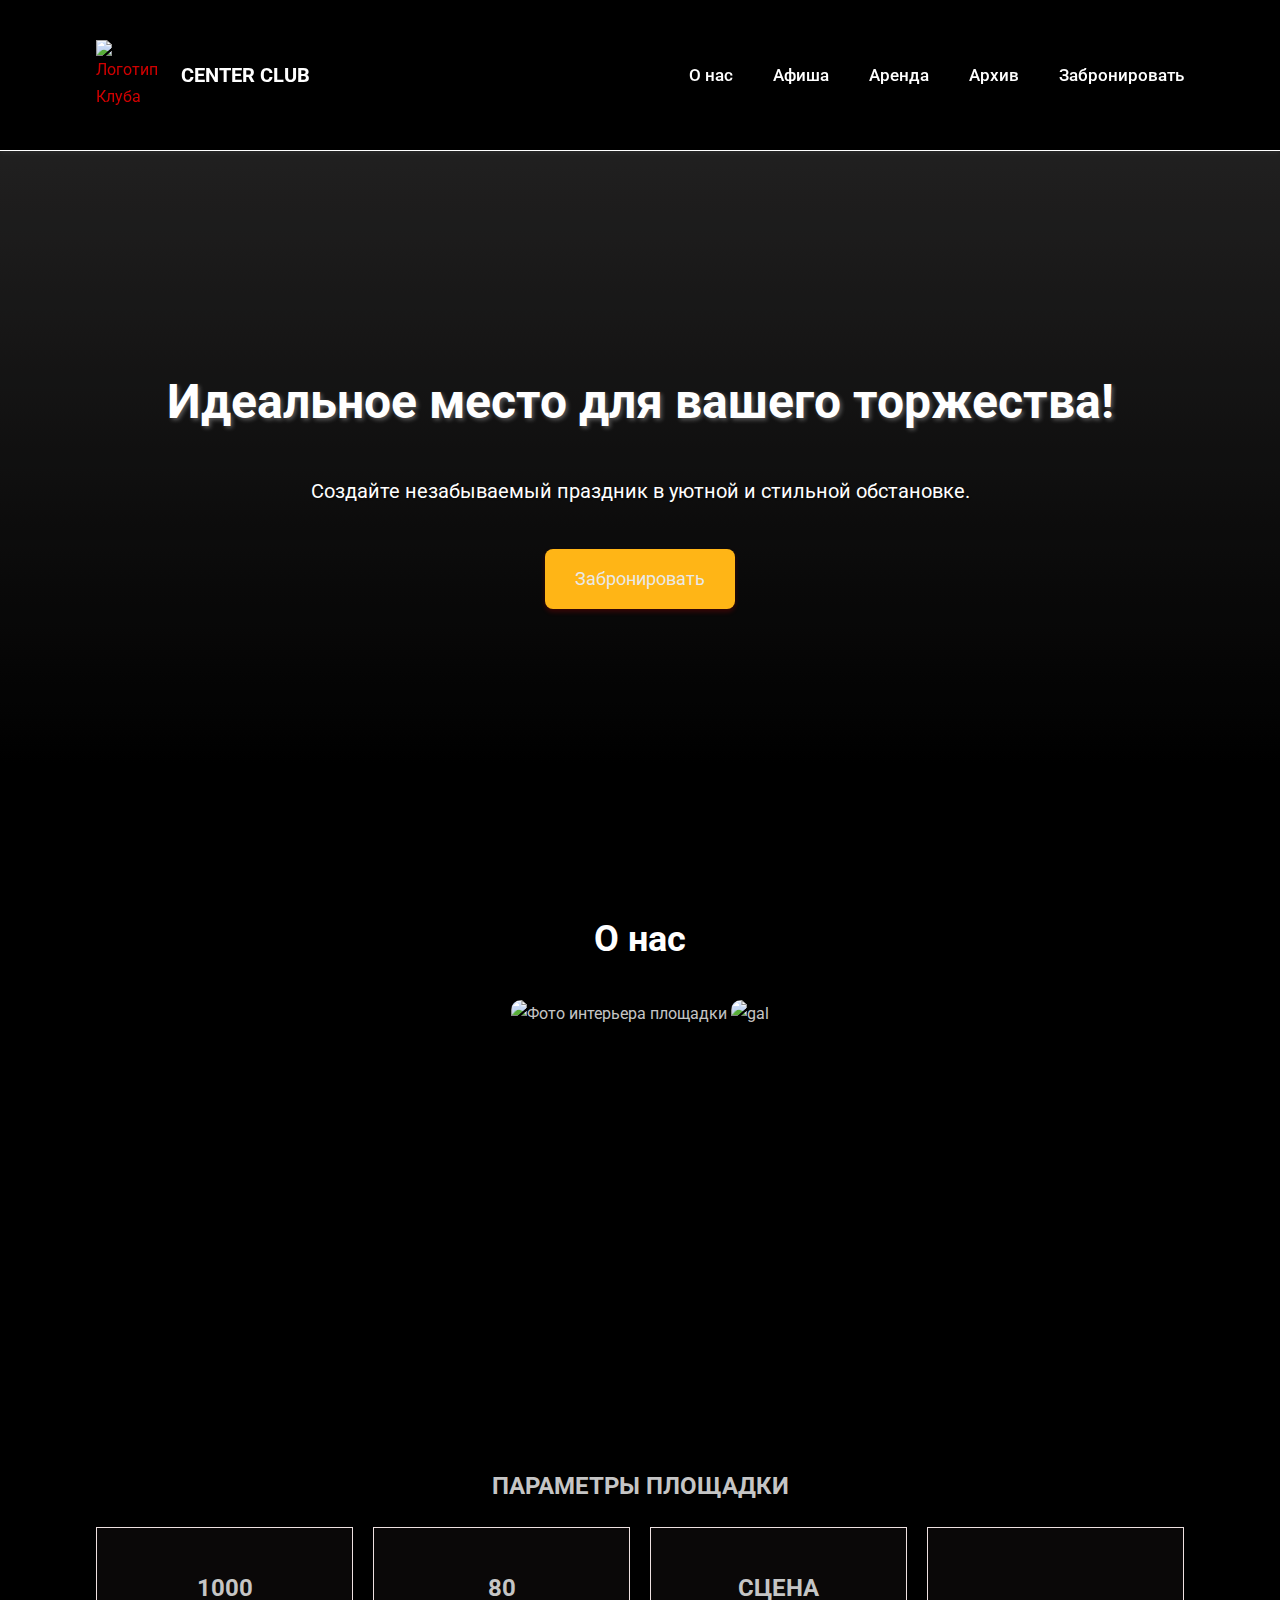
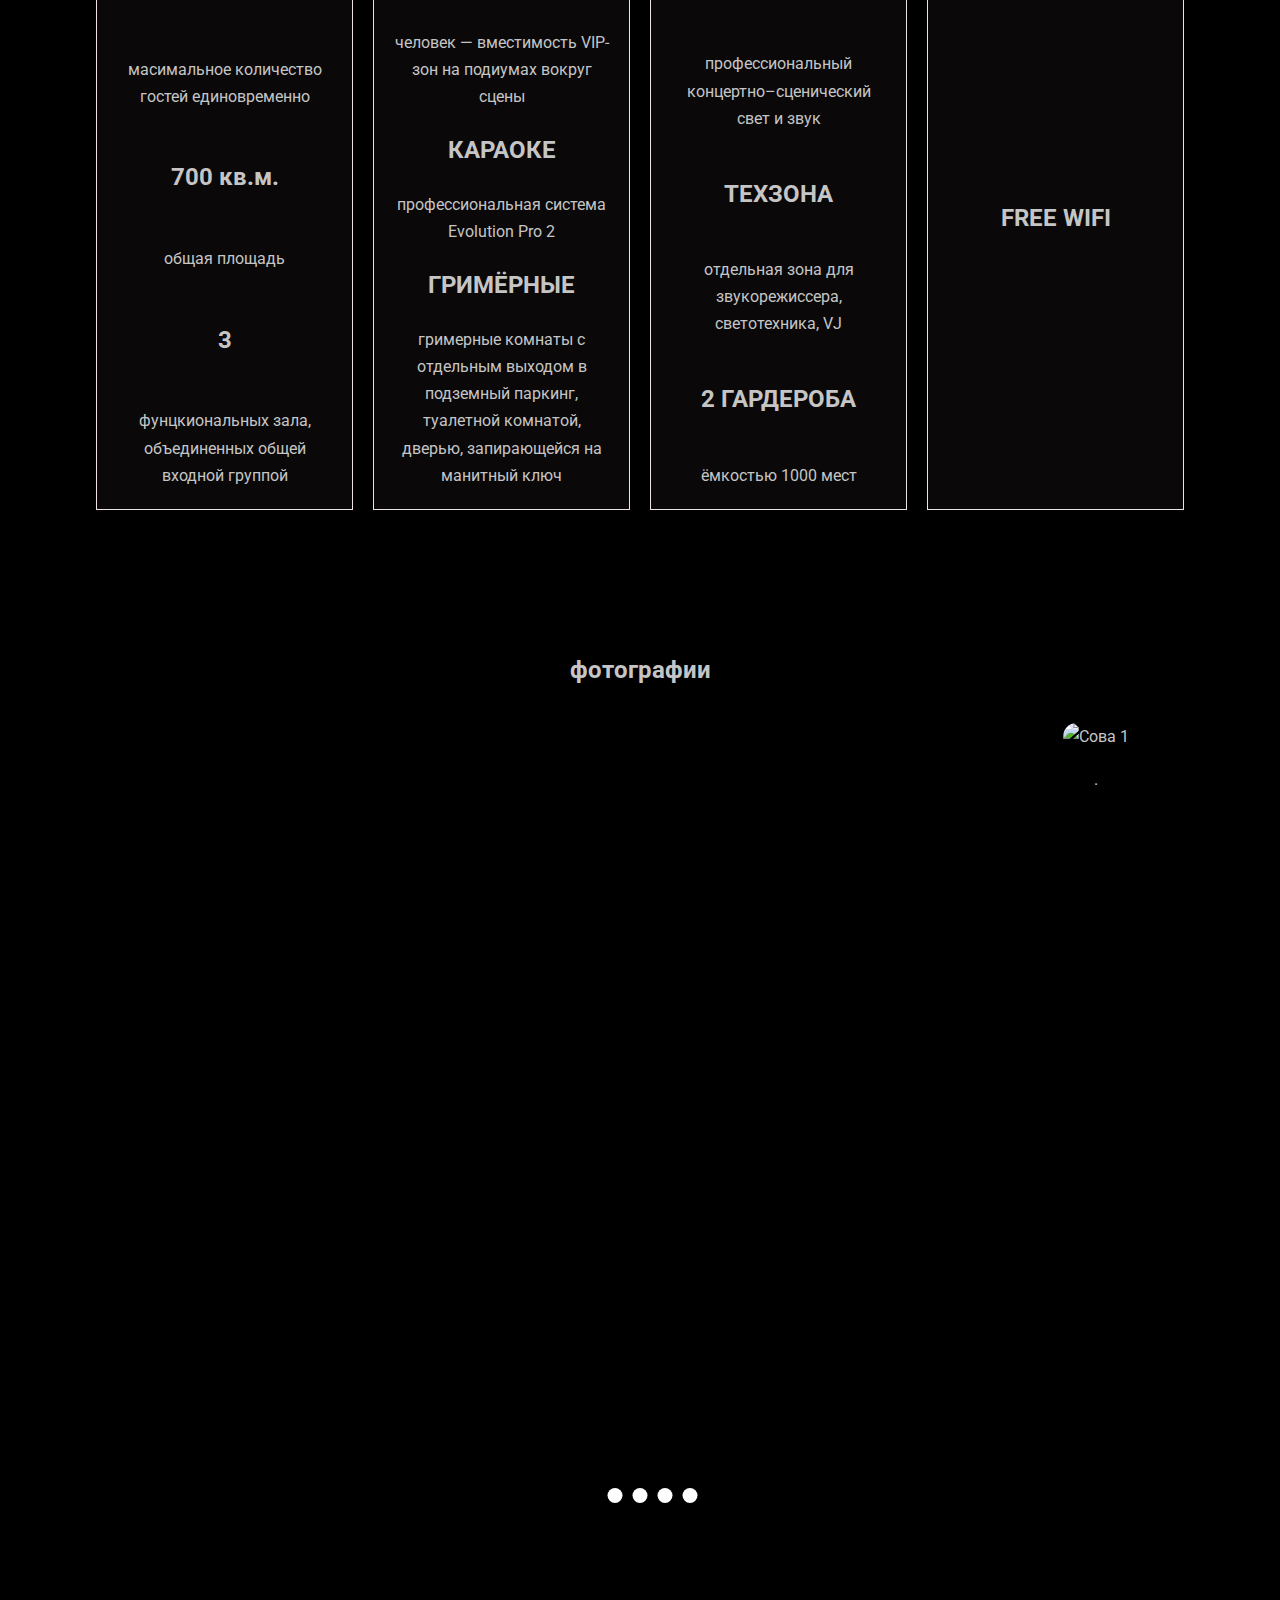
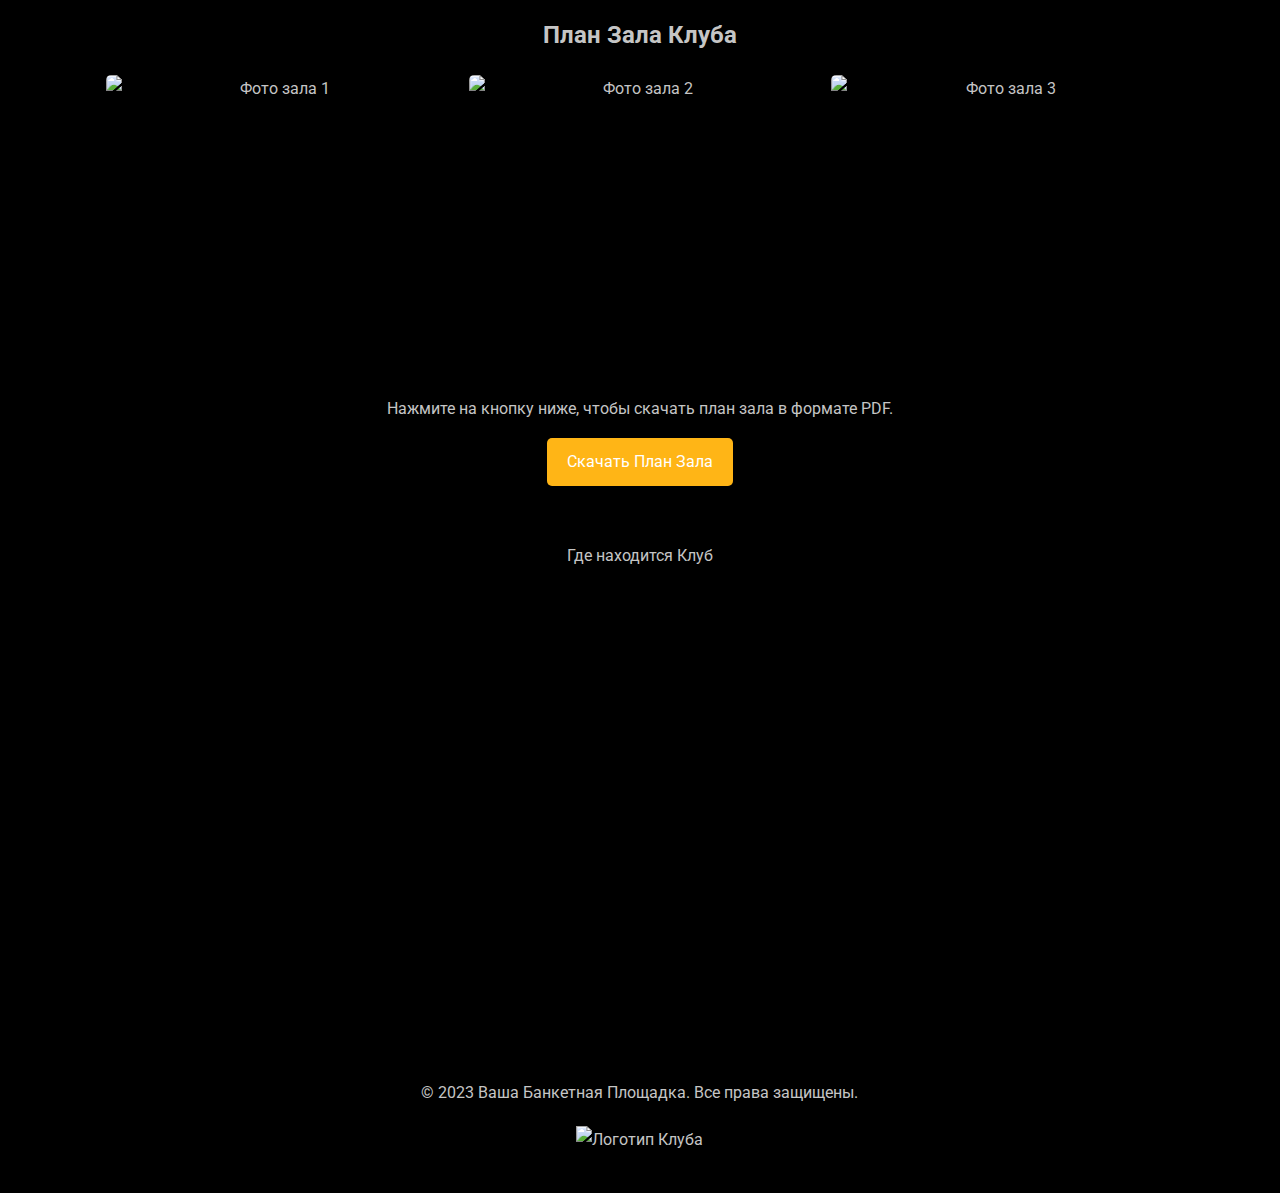
==== index.html @ e3465aff "Add files via upload" ====
<!DOCTYPE html>
<html lang="ru">
<head>
    <meta charset="UTF-8">
    <meta name="viewport" content="width=device-width, initial-scale=1.0">
    <title>Ваша Банкетная Площадка - Идеальное место для вашего торжества!</title>
    <meta name="description" content="Забронируйте идеальную банкетную площадку для свадьбы, юбилея, корпоратива и других мероприятий.">
    <link rel="stylesheet" href="style.css"> 
    <link rel="preconnect" href="https://fonts.googleapis.com">
    <link rel="preconnect" href="https://fonts.gstatic.com" crossorigin>
    <link href="https://fonts.googleapis.com/css2?family=Roboto:wght@400;700&display=swap" rel="stylesheet">
</head>
<body>
    <header>
        <div class="container">
                <div class="logo-and-title">
                    <img src="C:\Users\osaul\Videos\OneDrive\Изображения\Снимки экрана\Снимок экрана 2025-02-18 183048.png" alt="Логотип Клуба" class="logo"width="100" height="100">
                    <span class="club-name">CENTER CLUB</span>
                  </div>
            
            <nav> 
                <ul>
                    <li><a href="index.html">О нас</a></li>
                    <li><a href="afeha.html">Афиша</a></li>
                    <li><a href="arenda.html">Аренда</a></li>
                    <li><a href="arxih.html">Архив</a></li>
                    <li><a href="contact.html">Забронировать</a></li>
                </ul>
            </nav>
        </div>
    
    </header>

    <section id="hero">
        <div class="container">
            <h2>Идеальное место для вашего торжества!</h2>
            <p>Создайте незабываемый праздник в уютной и стильной обстановке.</p>
            <a href="contact.html" class="button">Забронировать</a>
        </div>
    </section>
    <section id="about">
        <div class="container">
            <h2>О нас</h2>
    <div class="image-container">
        <img src="C:\Users\osaul\Videos\OneDrive\Рабочий стол\клуб\фотки\Снимок экрана 2025-02-19 174258.png" alt="Фото интерьера площадки"width="100" height="100">
        <div class="text-overlay">
          
        </div>
      </div>
      <div class="image-containere">
        <img src="C:\Users\osaul\Videos\OneDrive\Рабочий стол\клуб\фотки\Снимок экрана 2025-02-19 173945.png" alt="gal"width="1110" height="3300">
        <div class="text-overlay">
          
        </div>
      </div>
    </section>
      <section id="services">
        <div class="container">
          <h2>ПАРАМЕТРЫ ПЛОЩАДКИ</h2>
          
      <div class="columns-container">
        <div class="column">
            <div class="row"><h2>1000</h2></div>
          <div class="row"> масимальное количество гостей единовременно</div>
          <div class="row"><h2>700 кв.м.</h2></div>
          <div class="row"> общая площадь</div>
          <div class="row"><h2>3</h2></div>
          <div class="row"> фунцкиональных зала, объединенных общей входной группой</div>
        </div>
        <div class="column">
            <div class="row"><h2>80</h2></div> 
          <div class="row">человек — вместимость VIP-зон на подиумах вокруг сцены</div>
          <div class="row"><h2>КАРАОКЕ</h2></div>
          <div class="row"> профессиональная система Evolution Pro 2</div>
          <div class="row"><h2>ГРИМЁРНЫЕ</h2> </div>
          <div class="row">гримерные комнаты с отдельным выходом в подземный паркинг, туалетной комнатой, дверью, запирающейся на манитный ключ</div>
        </div>
        <div class="column">
            <div class="row"><h2>СЦЕНА</h2></div>
          <div class="row">профессиональный концертно–сценический свет и звук</div>
          <div class="row"><h2>ТЕХЗОНА</h2></div>
          <div class="row"> отдельная зона для звукорежиссера, светотехника, VJ</div>
          <div class="row"><h2>2 ГАРДЕРОБА</h2></div>
          <div class="row"> ёмкостью 1000 мест</div>
        </div>

        <div class="column">
          <div class="row"></div>
          <div class="row"><h2>FREE WIFI</h2></div>
          <div class="row"></div>
        </div>
      </section>
      
        <section id="sova-day">
            <div class="container">
                <h2>фотографии</h2> 
          
          
          <div class="sova-container">
  
              <input type="radio" id="slide1" name="slider" checked>
              <input type="radio" id="slide2" name="slider">
              <input type="radio" id="slide3" name="slider">
              <input type="radio" id="slide4" name="slider">
              <input type="radio" id="slide5" name="slider">
  
              <div class="sova-images">
                  <div class="slide">
                      <img src="C:\Users\osaul\Videos\OneDrive\Рабочий стол\клуб\фотки\Снимок экрана 2025-02-26 204540.png" alt="Сова 1">
                      <div class="fact-text">
                      <p><strong></strong> .</p>
                      </div>
                  </div>
                  <div class="slide">
                      <img src="https://ucare.timepad.ru/f9c5fad3-2d31-4510-a3fd-3020d84dae35/-/preview/" alt="Сова 2">
                      <div class="fact-text">
                      <p><strong></strong> </p>
                      </div>
                  </div>
                  <div class="slide">
                      <img src="https://arispro.ru/images/detailed/12/aris_centr_14.jpg" alt="Сова 3">
                      <div class="fact-text">
                      <p><strong></strong> .</p>
                      </div>
                  </div>
                  <div class="slide">
                      <img src="https://static.tildacdn.com/tild6464-6135-4462-b836-656135636233/06_03_2020_CENTR__65.jpg" alt="Сова 4">
                      <div class="fact-text">
                      <p><strong></strong> .</p>
                      </div>
                  </div>
                  <div class="slide">
                      <img src="https://i.wfolio.com/x/Sjpgrm2v20FR6Cth5viRkzL_0dyRc0yk/9ZAr53SKb35Qfl1d5e6G5AqIciSqSaBm/2WCvUIqnhgD1PfUUqXZFQXE-lzz79WUI/zTJ-tXEGr-U49Gce-DYnJw4JJ7s17Xq9.jpg" alt="Сова 5">
                      <div class="fact-text">
                      <p><strong></strong> </p>
                      </div>
                  </div>
              </div>
              <div class="controls">
                  <label for="slide1" class="control-button"></label>
                  <label for="slide2" class="control-button"></label>
                  <label for="slide3" class="control-button"></label>
                  <label for="slide4" class="control-button"></label>
                  <label for="slide5" class="control-button"></label>
              </div>
          </div>
      </section>
      </div>
     <section id="план">
    <style>
 
    .download-button {
        display: inline-block;
        padding: 10px 20px;
        background-color: #ffb516;
        color: #fff;
        text-decoration: none;
        border-radius: 5px;
        transition: background-color 0.3s ease;
    }

    .download-button:hover {
        background-color: #000000;
    }
    
    .image-gallery {
            display: flex;
            justify-content: center;
            margin-bottom: 20px;
        }

        .image-gallery img {
            width: 400px;
            height: 300px;
            object-fit: cover;
            border-radius: 5px;
            margin: 0 10px;
            box-shadow: 0 0 5px rgba(0, 0, 0, 0.2);
        }
</style>


<body>
<div class="container">
    <h2>План Зала Клуба</h2>
    <div class="image-gallery">
        <img src="C:\Users\osaul\Videos\OneDrive\Рабочий стол\клуб\фотки\Снимок экрана 2025-02-26 003140.png" alt="Фото зала 1">
        <img src="C:\Users\osaul\Videos\OneDrive\Рабочий стол\клуб\фотки\Снимок экрана 2025-02-26 003207.png" alt="Фото зала 2">
        <img src="C:\Users\osaul\Videos\OneDrive\Рабочий стол\клуб\фотки\Снимок экрана 2025-02-26 003240.png" alt="Фото зала 3">
    </div>
    <p>Нажмите на кнопку ниже, чтобы скачать план зала в формате PDF.</p>
    <a href="https://drive.google.com/drive/folders/1sZgeqFdrO61ITdzxx_n_c-flcqhqIvL8?usp=drive_link" download="https://drive.google.com/drive/folders/1sZgeqFdrO61ITdzxx_n_c-flcqhqIvL8?usp=drive_link" class="download-button">Скачать План Зала</a>
</div>
</body>
</section>      
        

         
 <footer>         
 
    <section id="подвал">
        <div class="container">
            <p> Где находится Клуб</p>
        <div style="text-align: center;">
            <iframe src="https://www.google.com/maps/embed?pb=!1m18!1m12!1m3!1d648.7371020578423!2d60.591791170728975!3d56.844523339962564!2m3!1f0!2f0!3f0!3m2!1i1024!2i768!4f13.1!3m3!1m2!1s0x43c16e673adc9d63%3A0xa3ff630f5a424fa6!2sCenter%20Club!5e0!3m2!1sru!2sru!4v1740583747399!5m2!1sru!2sru" width="600" height="450" style="border:0;" allowfullscreen="" loading="lazy" referrerpolicy="no-referrer-when-downgrade"></iframe>
          </div>
           
      <div class="container">
            <p>&copy; 2023 Ваша Банкетная Площадка. Все права защищены.</p>
           <div class="footer-logo">
        <img src="C:\Users\osaul\Videos\OneDrive\Рабочий стол\клуб\фотки\Снимок экрана 2025-02-26 005507.png" alt="Логотип Клуба">
      </div>
        </div>
        
    
   </section>
</footer>

</body>
</html>
---- style.css ----
/* Общие стили */
body {
    font-family: 'Roboto', sans-serif;
    margin: 0;
    padding: 0;
    background-color: #000000; /* Более светлый фон */
    color: #c5c5c5; /* Более мягкий цвет текста */
    line-height: 1.7;
    -webkit-font-smoothing: antialiased; /* Сглаживание шрифтов */
}

.container {
    width: 85%; /* Немного шире контейнер */
    margin: auto;
    overflow: hidden;
    padding: 20px 0;
}

/* Стили для шапки */
.logo-and-title {
    display: flex;          /* Используем flexbox для выравнивания */
    align-items: center;    /* Выравниваем элементы по вертикали */
  }
  
  .logo {
    width: 70px;           /* Задаем ширину логотипа */
    height: auto;          /*  Сохраняем пропорции */
    margin-right: 15px;    /* Добавляем небольшой отступ справа от логотипа */
  }
  
  .club-name {
    font-size: 20px;       /* Задаем размер шрифта для названия */
    font-weight: bold;     /* Делаем название жирным (опционально) */
    color: #ffffff;           /* Задаем цвет текста (опционально) */
  }
header {
    background: #000000; /* черный фон */
    color: #d10000;
    padding: 20px 0;
    border-bottom: 1px solid #ffffff; /* Тонкая линия */
    box-shadow: 0 2px 5px rgba(255, 254, 254, 0.05); /* Легкая тень */
    position: sticky; /* Фиксированная шапка */
    top: 0;
    z-index: 100; /* Чтобы перекрывала контент при прокрутке */
}

header .container {
    display: flex;
    justify-content: space-between;
    align-items: center;
}


header nav ul {
    margin: 0;
    padding: 0;
    list-style: none;
    display: flex; /* В строку элементы меню */
}

header nav li {
    margin-left: 40px; /* Больше отступ между пунктами */
}

header nav a {
    color: #ffffff;
    text-decoration: none;
    font-size: 17px;
    font-weight: 500;
    transition: color 0.3s ease; /* Плавный переход цвета */
}

header nav a:hover {
    color: #555555; /* Яркий цвет при наведении */
}

/* Стили для секции Hero */
#hero {
    background-image: linear-gradient(rgba(102, 100, 100, 0.4), rgba(0, 0, 0, 0.4)), url('C:\Users\osaul\Videos\OneDrive\Изображения\Снимки экрана\Снимок экрана 2025-02-18 183048.png'); /* Замените на свою картинку */
    background-size: cover;
    background-position: center;
    color: #ffffff;
    text-align: center;
    padding: 150px 0;
    position: relative; /* Для псевдоэлемента ::before */
}

/* Псевдоэлемент для затемнения */
#hero::before {
    content: "";
    position: absolute;
    top: 0;
    left: 0;
    width: 100%;
    height: 100%;
    background-color: rgba(0, 0, 0, 0.2); /* Дополнительное затемнение */
    z-index: 0; /* Под текстом */
}

#hero .container {
    position: relative;
    z-index: 1; /* Над затемнением */
}

#hero h2 {
    font-size: 48px; /* Очень крупный заголовок */
    margin-bottom: 30px;
    font-weight: 700;
    text-shadow: 2px 2px 4px rgba(255, 255, 255, 0.3); /* Тень для текста */
}

#hero p {
    font-size: 20px;
    line-height: 1.8;
    max-width: 700px;
    margin: auto;
    text-shadow: 1px 1px 2px rgba(0, 0, 0, 0.3);
}

#hero .button {
    background-color: #ffb516;
    color: #e9e9e9;
    padding: 15px 30px;
    text-decoration: none;
    font-size: 18px;
    border-radius: 8px; /* Более скругленные углы */
    margin-top: 40px;
    display: inline-block;
    transition: background-color 0.3s ease;
    box-shadow: 0 3px 5px rgba(255, 0, 0, 0.2); /* Тень для кнопки */
}

#hero .button:hover {
    background-color: #000000;
}

/* Стили для секции "О нас" */
.image-container {
    position: relative; /* Создать контекст позиционирования */
    display: inline-block; /* Или block, в зависимости от нужного поведения */
  }
  
  .image-container img {
    display: block;
  width: 145%;
  height: 100%;
  object-fit: contain; /* Или contain */
  }
  image-container {
    position: relative; /* Создать контекст позиционирования */
    display: inline-block; /* Или block, в зависимости от нужного поведения */
  }
  
  .image-containere img {
    display: block;
  width: 100%;
  height: 100%;
  object-fit: contain; /* Или contain */
  }
  .image-containere {
    position: relative; /* Создать контекст позиционирования */
    display: inline-block; /* Или block, в зависимости от нужного поведения */
  }
  
  .text-overlay {
    position: absolute; /* Абсолютное позиционирование */
    top: 50%;
    left: 50%;
    transform: translate(-15%, -20%); /* Центрировать текст */
    
    color: white;
    padding: 20px;
    text-align: center;
    width: 80%;
    box-sizing: border-box; /* Чтобы padding не увеличивал ширину */
  }
#about {
    padding: 80px 0;
    text-align: center;
}

#about h2 {
    font-size: 36px;
    margin-bottom: 30px;
    color: #ffffff;
}

#about img {
    width: 100%; /* Больше картинка */
    margin-bottom: 30px;
    border-radius: 10px; /* Скругленные углы */
    box-shadow: 0 5px 10px rgba(0, 0, 0, 0.5); /* Тень */
}

#about p {
    font-size: 18px;
    line-height: 1.8;
    max-width: 800px;
    margin: auto;
    color: #666;
}

.columns-container {
    display: grid;
    grid-template-columns: repeat(4, 1fr); /* 4 столбца равной ширины */
    grid-template-rows: auto; /* Автоматическая высота строк */
    gap: 20px; /* Расстояние между столбцами и строками */
  }
  
  .column {
    display: flex;       /* Для выравнивания строк */
    flex-direction: column; /* Вертикальное расположение */
    justify-content: space-between; /* Равномерное распределение строк */
    padding: 20px;
    background-color: #0a0808;
    border: 1px solid #eee1e1;
    box-sizing: border-box;
  }
  
  /*22222222222*/
  
    #sova-day{
  .sova-container {
    position: relative;
    overflow: hidden;
    margin: 2rem auto;
    max-width: 1500px;
}
.container {
    text-align: center;
  }
.sova-images {
    position: relative;
    width: 2000px;
    height: 800px;
}

.slide {
    position: absolute;
    top: 0;
    left: 0;
    width: 100%;
    height: 100%;
    opacity: 0;
    transition: opacity 0.5s ease-in-out;
    text-align: center;
}

.slide img {
    width: 100%;
    height: 100%;
    object-fit: cover;
    border-radius: 15px;
    box-shadow: 0 4px 15px rgba(0,0,0,0.2);
}

.controls {
    position: absolute;
    bottom: 20px;
    left: 50%;
    transform: translateX(-50%);
    display: flex;
    gap: 10px;
}

.control-button {
    display: block;
    width: 15px;
    height: 15px;
    border-radius: 50%;
    background: #fff;
    cursor: pointer;
    transition: background 0.3s;
}

input[type="radio"] {
    display: none;
}

#slide1:checked ~ .sova-images .slide:nth-child(1),
#slide2:checked ~ .sova-images .slide:nth-child(2),
#slide3:checked ~ .sova-images .slide:nth-child(3),
#slide4:checked ~ .sova-images .slide:nth-child(4),
#slide5:checked ~ .sova-images .slide:nth-child(5) {
    opacity: 1;
}
#slide1:checked ~ .controls .control-button:nth-child(1),
#slide2:checked ~ .controls .control-button:nth-child(2),
#slide3:checked ~ .controls .control-button:nth-child(3),
#slide4:checked ~ .controls .control-button:nth-child(4),
#slide5:checked ~ .controls .control-button:nth-child(5) {
    background: #000000;
}
}
 /* 222222222*/
  
  .row {
    text-align: center; /*  Центрировать текст в строке */
  }

/* Стили для секции "Галерея" */
#gallery {
    background-color: #000000;
    padding: 80px 0;
}

#gallery h2 {
    font-size: 36px;
    margin-bottom: 40px;
    text-align: center;
    color: #ffffff;
}

.gallery-grid {
    display: grid;
    grid-template-columns: repeat(auto-fit, minmax(350px, 1fr)); /* Адаптивные колонки */
    gap: 30px;
    padding: 0 20px;
}

.gallery-grid img {
    width: 100%;
    height: auto;
    border-radius: 10px;
    box-shadow: 0 5px 10px rgba(0, 0, 0, 0.1);
    transition: transform 0.3s ease; /* Плавное увеличение */
}

.gallery-grid img:hover {
    transform: scale(1.05); /* Увеличение при наведении */
}

/* Стили для секции "Услуги" */
#services {
    padding: 80px 0;
    background-color: #000000;
    
    

#services h2 {
    font-size: 36px;
    margin-bottom: 50px;
    text-align: center;
    color: #ffffff;
}
.container {
        text-align: center;
    }
.services-grid {
    display: grid;
    grid-template-columns: repeat(auto-fit, minmax(350px, 1fr));
    gap: 30px;
    padding: 0 20px;
}

.service {
    text-align: center;
    padding: 40px;
    background-color: #000000;
    border-radius: 10px;
    box-shadow: 0 5px 10px rgba(0, 0, 0, 0.1);
    transition: transform 0.3s ease;
}

.service:hover {
    transform: translateY(-5px); /* Поднятие при наведении */
}

.service img {
    width: 100px;
    margin-bottom: 20px;
}

.service h3 {
    font-size: 22px;
    margin-bottom: 15px;
    color: #ffffff;
}

.service p {
    font-size: 16px;
    line-height: 1.7;
    color: #666;
}
}
#план
{
    .container {
        text-align: center;   
}
#services h2 {
    font-size: 36px;
    margin-bottom: 550px;
    text-align: center;
    color: #ffffff;}
}

/* Стили для подвала */
#подвал
{
 .footer-logo {
    text-align: center; /* Центрирование по горизонтали */
    margin-top: 20px; /*  Отступ сверху, если нужно */
  }
  
  .footer-logo img {
    width: 100px; /*  Размер логотипа */
    height: auto;
  }   
  .container {
    text-align: center;
  }

footer {
    background: #000000;
    color: #0e0202;
    text-align: center;
    padding: 30px 0;
    font-size: 14px;
}

}
/* Media Queries для адаптивности */
@media (max-width: 768px) {
    .container {
        width: 95%;
    }
    header .container {
        flex-direction: column;
        text-align: center;
    }
    header nav {
        margin-top: 20px;
    }
    header nav li {
        display: block;
        padding: 10px 0;
        margin-left: 0;
    }

    #hero {
        padding: 100px 0;
    }

    #hero h2 {
        font-size: 36px;
    }

    #hero p {
        font-size: 18px;
    }

    #about img {
        width: 100%;
    }

    .services-grid,
    .gallery-grid {
        grid-template-columns: 1fr;
    }

    .services-grid .service {
        padding: 30px;
    }

     .menu-items {
        flex-direction: column;
        align-items: center;
    }

    .menu-item {
        width: 80%;
        text-align: center;
        margin-bottom: 20px;
    }

    .menu-item ul {
        text-align: left;
    }

    .gallery-grid img {
        margin-bottom: 20px;
    }

    #contact input[type="text"],
    #contact input[type="email"],
    #contact textarea {
        font-size: 14px;
    }
}

#g12g
{
h1 {
    text-align: center;
    color: #ffffff;
    font-size: 36px;
}

label {
    display: block;
    margin-bottom: 10px;
    color: #ffffff;
}

input[type="text"],
input[type="email"],
input[type="date"],
textarea {
    width: 100%;
    padding: 8px;
    margin-bottom: 15px;
    border: 1px solid #fdfdfd;
    border-radius: 4px;
    box-sizing: border-box; /* Важно для правильной ширины */
}
.container {
text-align: center;   
}
button {
    background-color: #ffb516;
color: #e9e9e9;
padding: 15px 30px;
text-decoration: none;
font-size: 16px;
border-radius: 8px; /* Более скругленные углы */
margin-top: 20px;
display: inline-block;
transition: background-color 0.3s ease;
box-shadow: 0 3px 5px rgba(255, 0, 0, 0.2); /* Тень для кнопки */
}

button:hover {
    background-color: #292929;
}
}
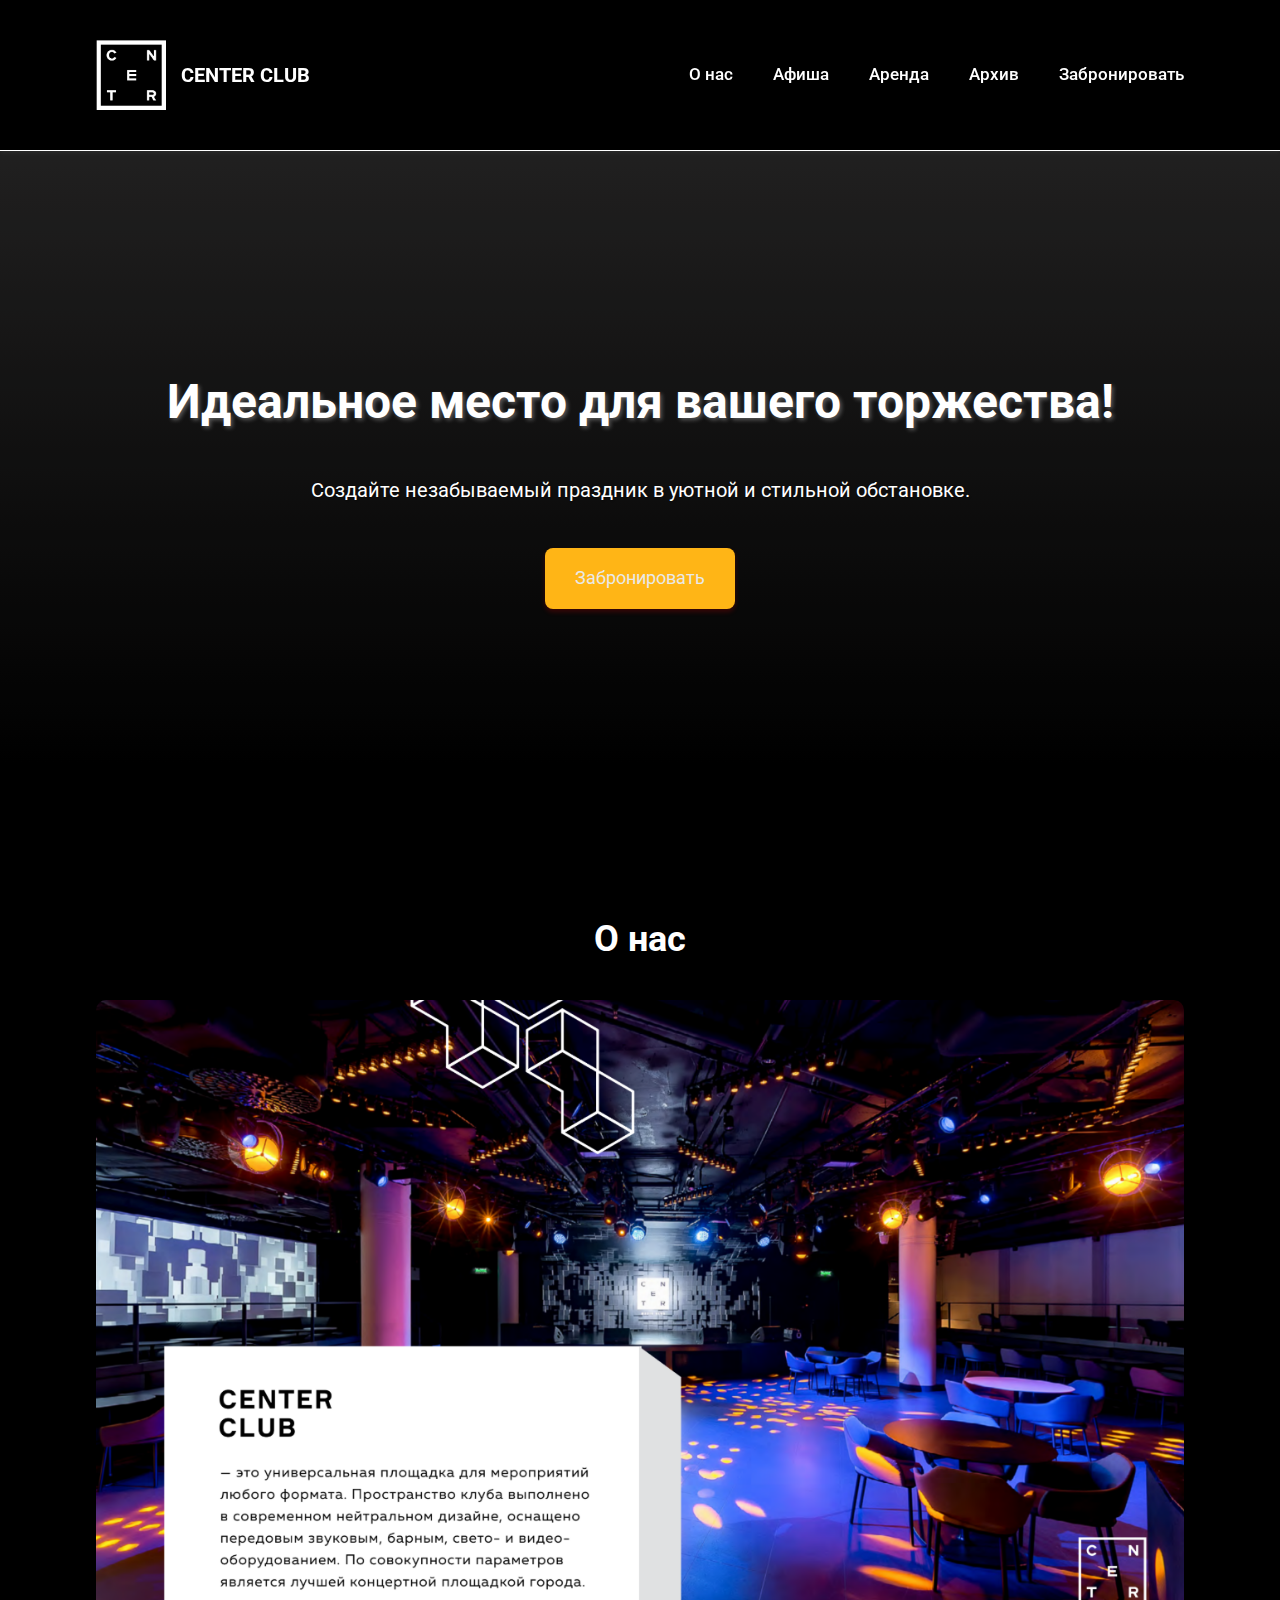
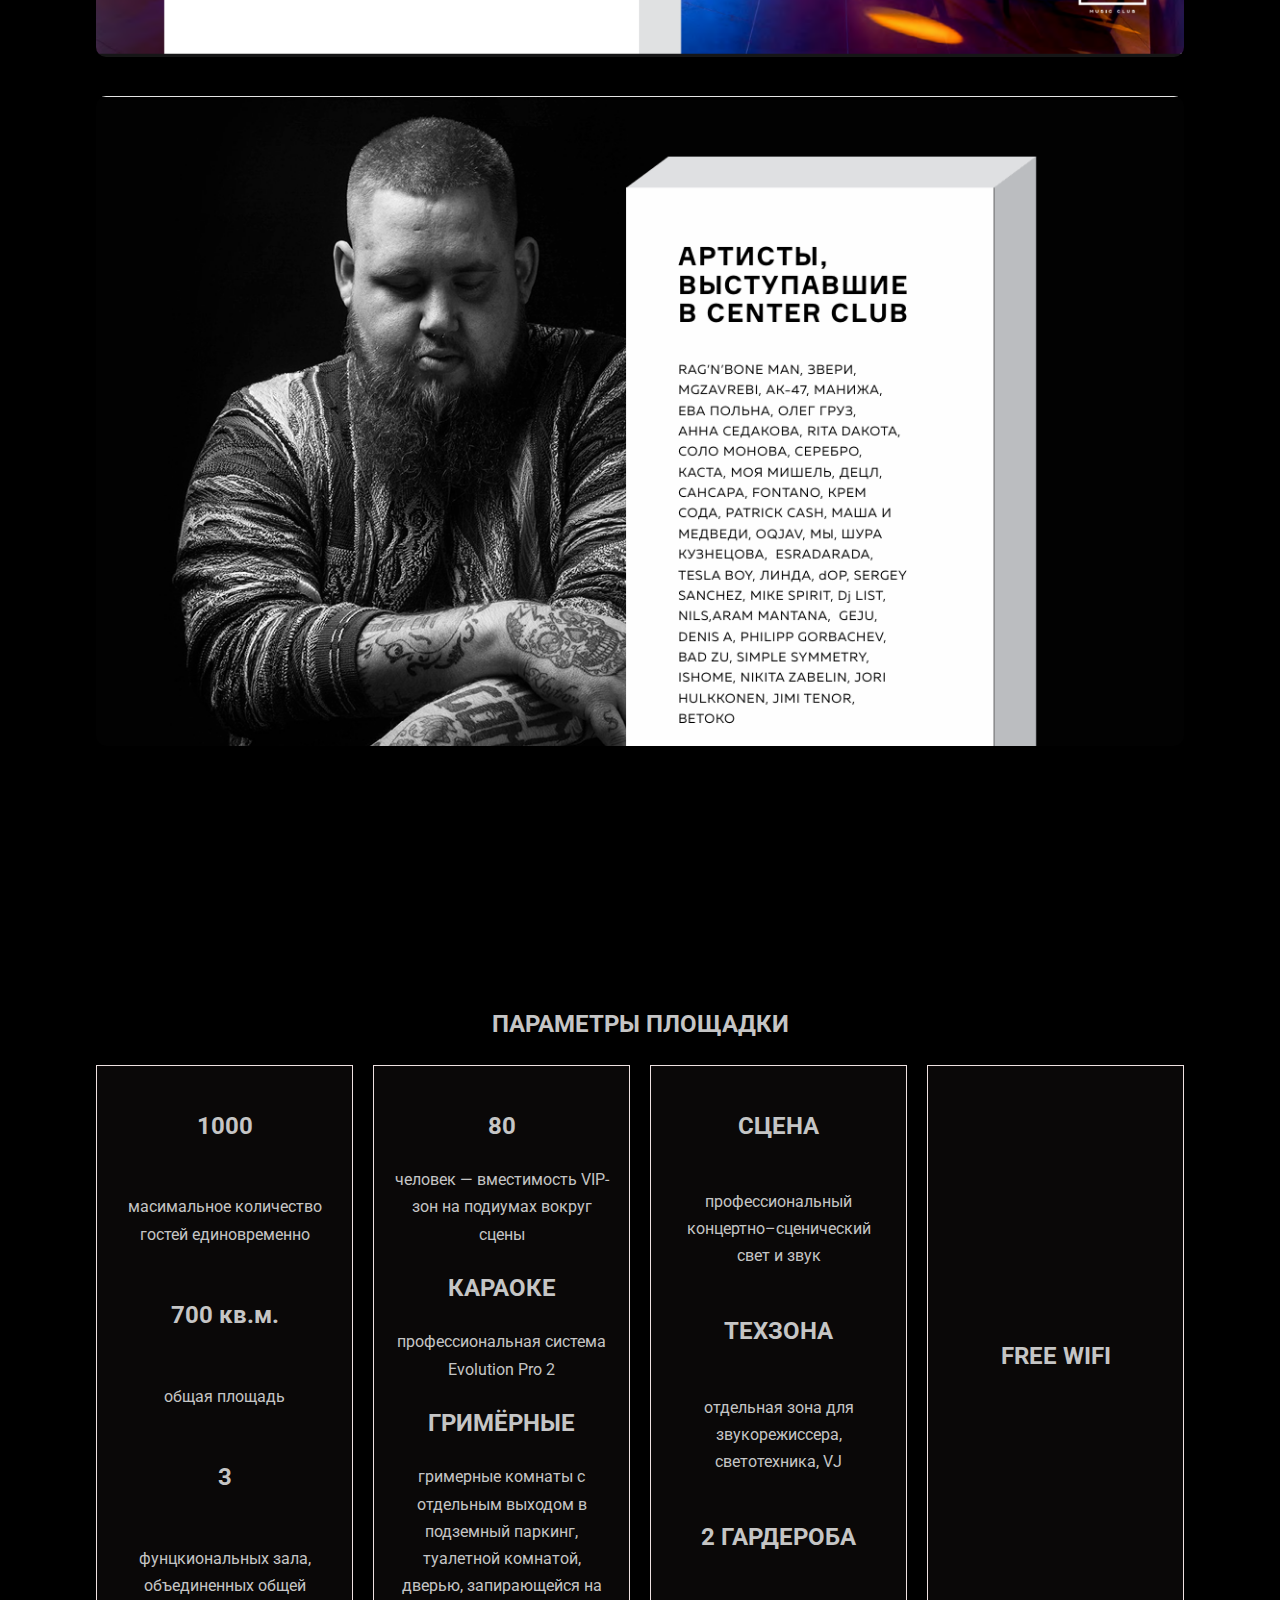
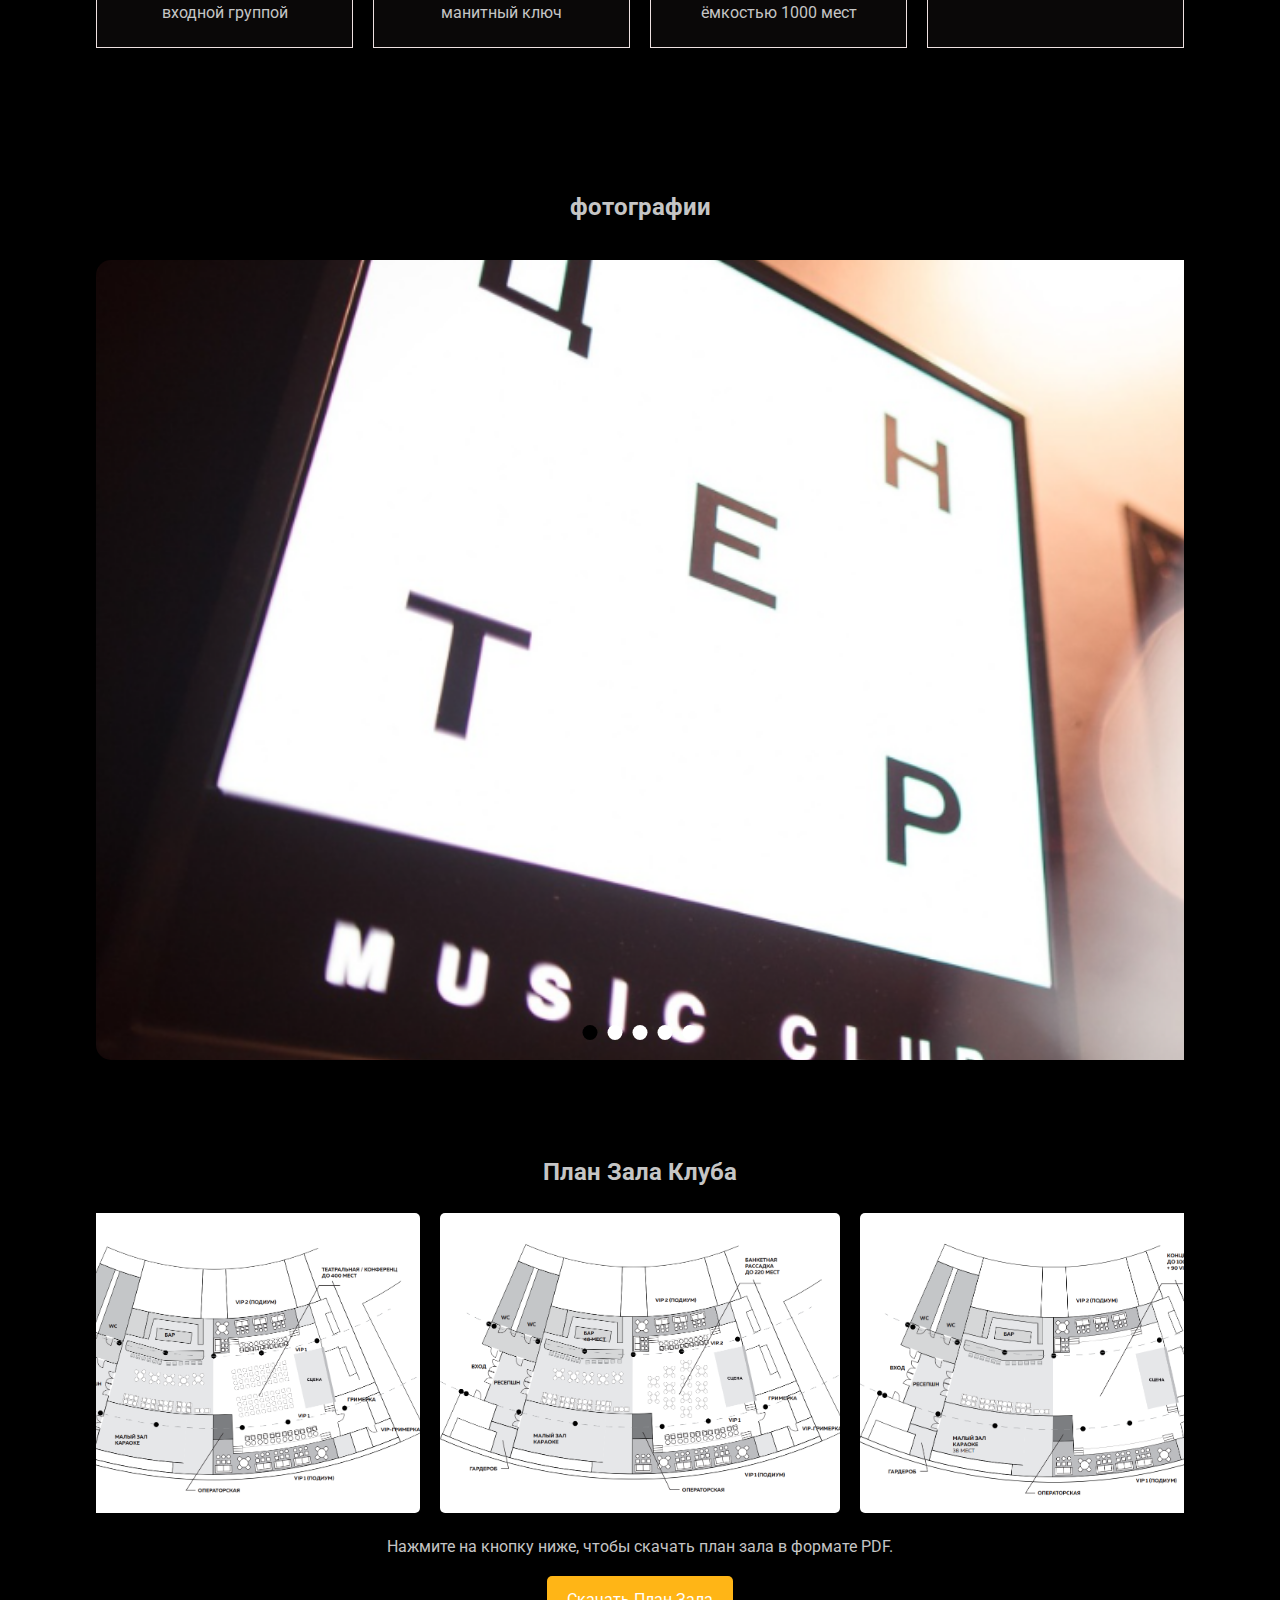
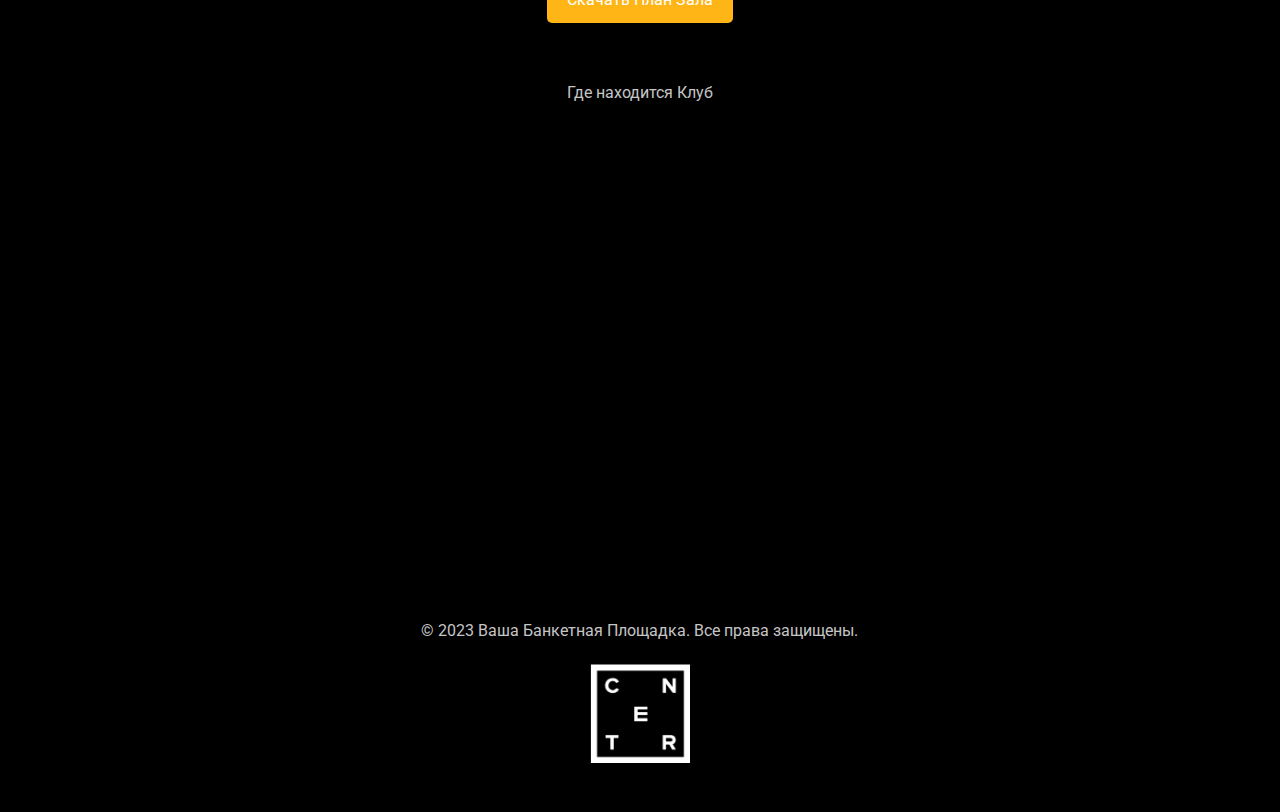
==== commit d06646e4: "Add files via upload" ====
--- a/index.html
+++ b/index.html
@@ -14,7 +14,7 @@
     <header>
         <div class="container">
                 <div class="logo-and-title">
-                    <img src="C:\Users\osaul\Videos\OneDrive\Изображения\Снимки экрана\Снимок экрана 2025-02-18 183048.png" alt="Логотип Клуба" class="logo"width="100" height="100">
+                    <img src="фотки\Снимок экрана 2025-02-26 005507.png" alt="Логотип Клуба" class="logo"width="100" height="100">
                     <span class="club-name">CENTER CLUB</span>
                   </div>
             
@@ -42,13 +42,13 @@
         <div class="container">
             <h2>О нас</h2>
     <div class="image-container">
-        <img src="C:\Users\osaul\Videos\OneDrive\Рабочий стол\клуб\фотки\Снимок экрана 2025-02-19 174258.png" alt="Фото интерьера площадки"width="100" height="100">
+        <img src="фотки\Снимок экрана 2025-02-19 174258.png" alt="Фото интерьера площадки"width="100" height="100">
         <div class="text-overlay">
           
         </div>
       </div>
       <div class="image-containere">
-        <img src="C:\Users\osaul\Videos\OneDrive\Рабочий стол\клуб\фотки\Снимок экрана 2025-02-19 173945.png" alt="gal"width="1110" height="3300">
+        <img src="фотки\Снимок экрана 2025-02-19 173945.png" alt="gal"width="1110" height="3300">
         <div class="text-overlay">
           
         </div>
@@ -106,7 +106,7 @@
   
               <div class="sova-images">
                   <div class="slide">
-                      <img src="C:\Users\osaul\Videos\OneDrive\Рабочий стол\клуб\фотки\Снимок экрана 2025-02-26 204540.png" alt="Сова 1">
+                      <img src="фотки\Снимок экрана 2025-02-26 204540.png" alt="Сова 1">
                       <div class="fact-text">
                       <p><strong></strong> .</p>
                       </div>
@@ -184,9 +184,9 @@
 <div class="container">
     <h2>План Зала Клуба</h2>
     <div class="image-gallery">
-        <img src="C:\Users\osaul\Videos\OneDrive\Рабочий стол\клуб\фотки\Снимок экрана 2025-02-26 003140.png" alt="Фото зала 1">
-        <img src="C:\Users\osaul\Videos\OneDrive\Рабочий стол\клуб\фотки\Снимок экрана 2025-02-26 003207.png" alt="Фото зала 2">
-        <img src="C:\Users\osaul\Videos\OneDrive\Рабочий стол\клуб\фотки\Снимок экрана 2025-02-26 003240.png" alt="Фото зала 3">
+        <img src="фотки\Снимок экрана 2025-02-26 003140.png" alt="Фото зала 1">
+        <img src="фотки\Снимок экрана 2025-02-26 003207.png" alt="Фото зала 2">
+        <img src="фотки\Снимок экрана 2025-02-26 003240.png" alt="Фото зала 3">
     </div>
     <p>Нажмите на кнопку ниже, чтобы скачать план зала в формате PDF.</p>
     <a href="https://drive.google.com/drive/folders/1sZgeqFdrO61ITdzxx_n_c-flcqhqIvL8?usp=drive_link" download="https://drive.google.com/drive/folders/1sZgeqFdrO61ITdzxx_n_c-flcqhqIvL8?usp=drive_link" class="download-button">Скачать План Зала</a>
@@ -208,7 +208,7 @@
       <div class="container">
             <p>&copy; 2023 Ваша Банкетная Площадка. Все права защищены.</p>
            <div class="footer-logo">
-        <img src="C:\Users\osaul\Videos\OneDrive\Рабочий стол\клуб\фотки\Снимок экрана 2025-02-26 005507.png" alt="Логотип Клуба">
+        <img src="фотки\Снимок экрана 2025-02-26 005507.png" alt="Логотип Клуба">
       </div>
         </div>
         
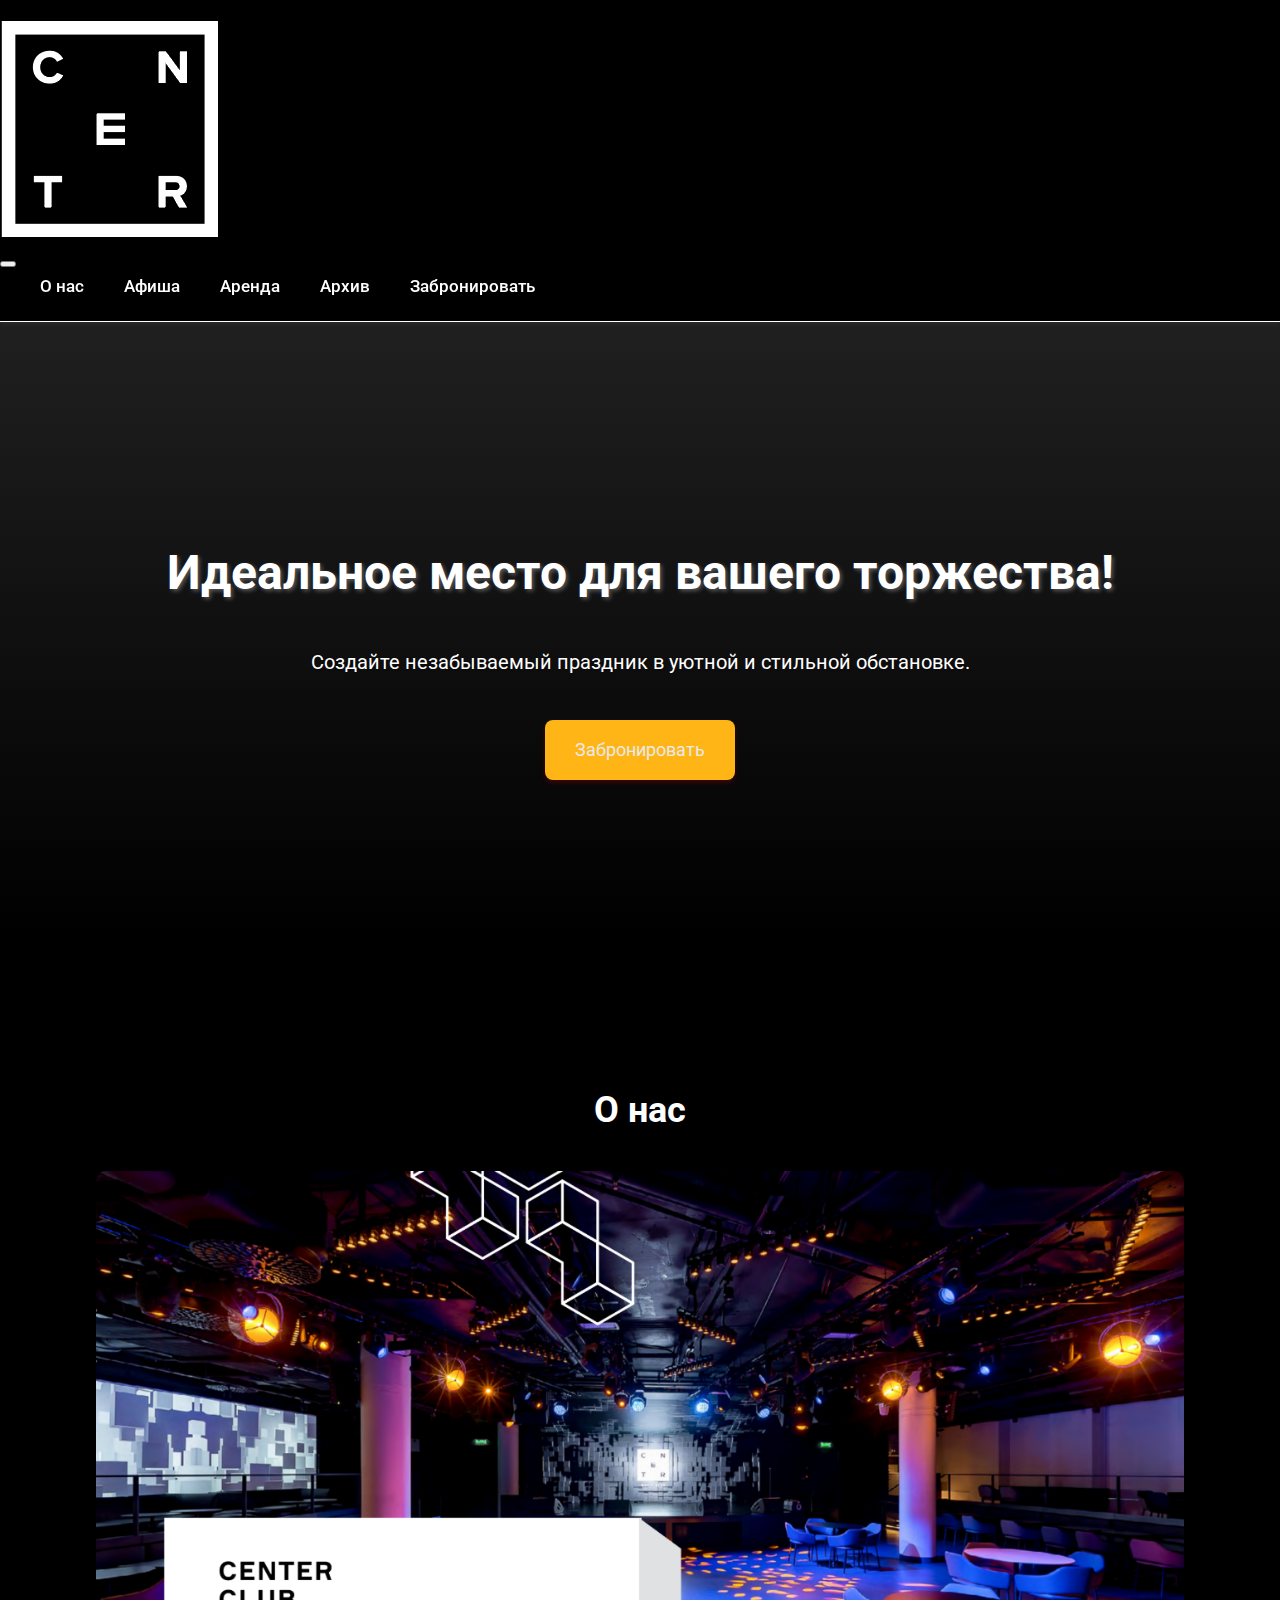
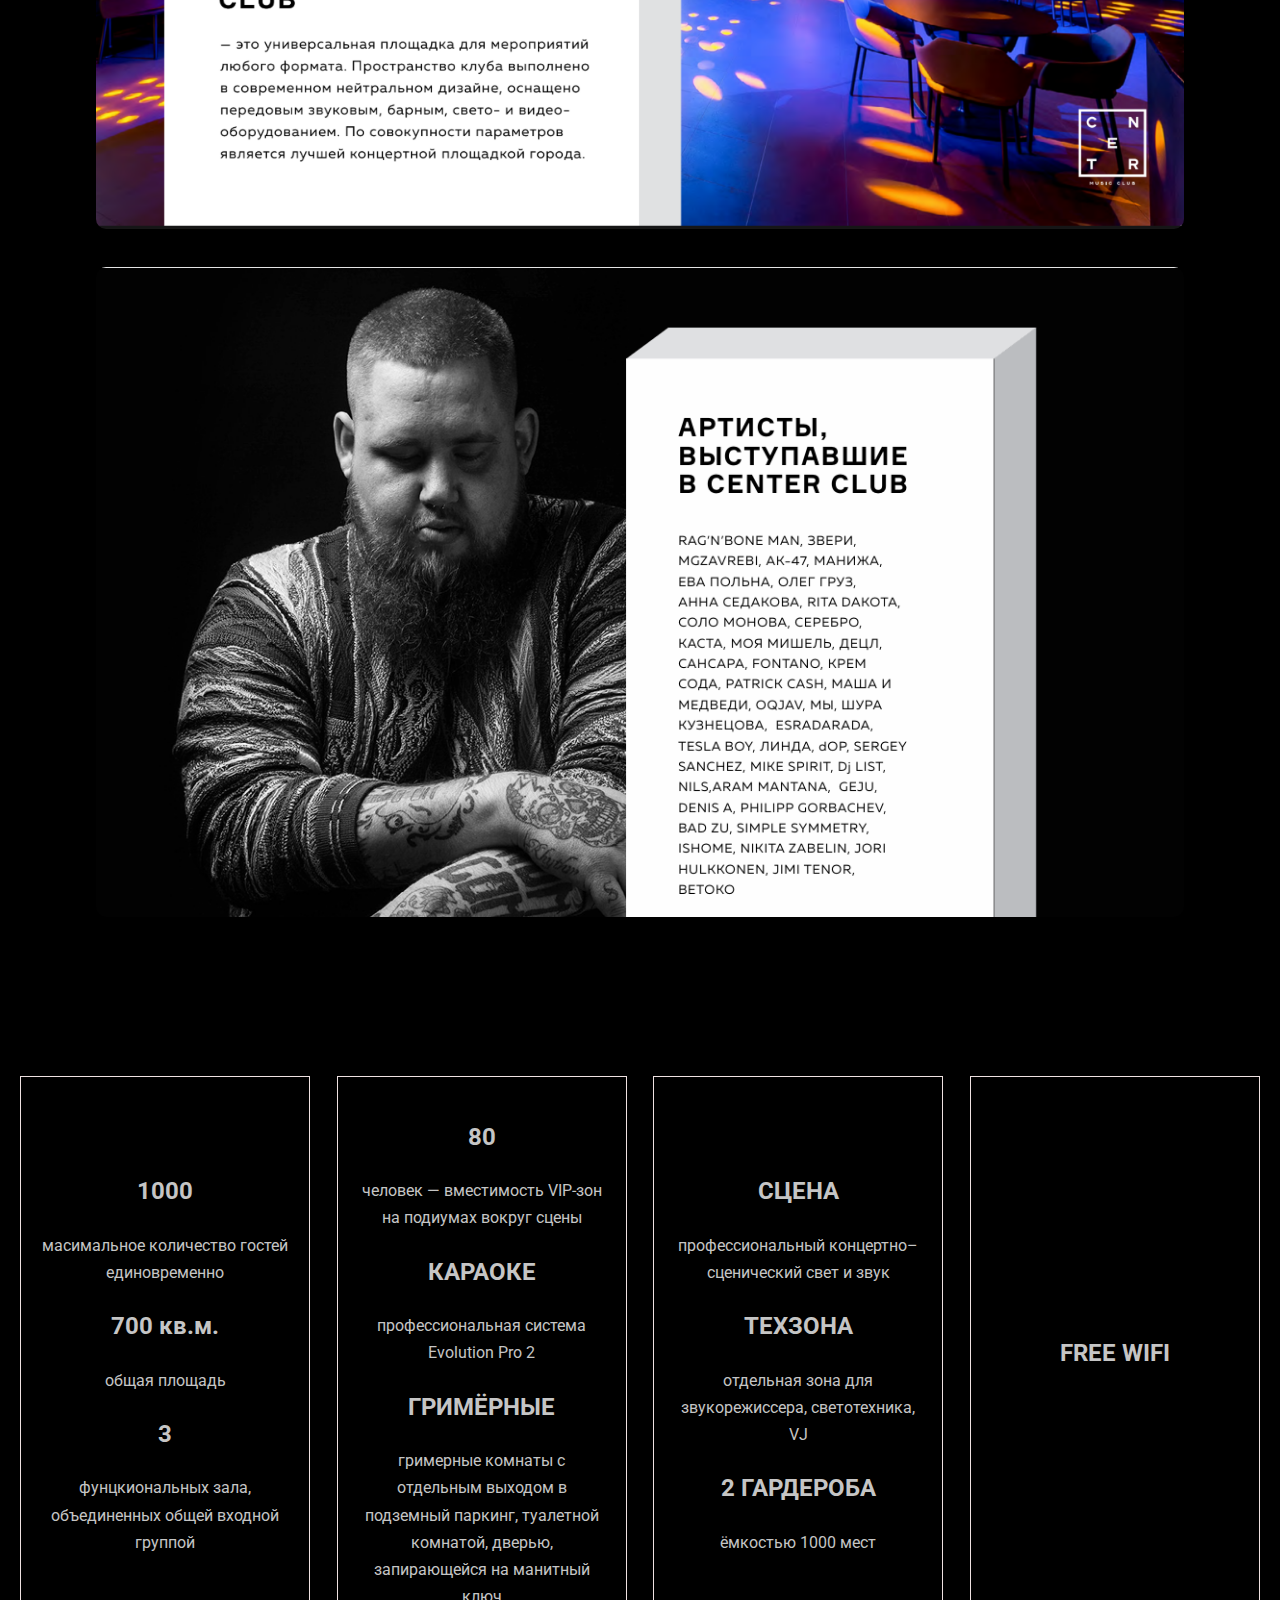
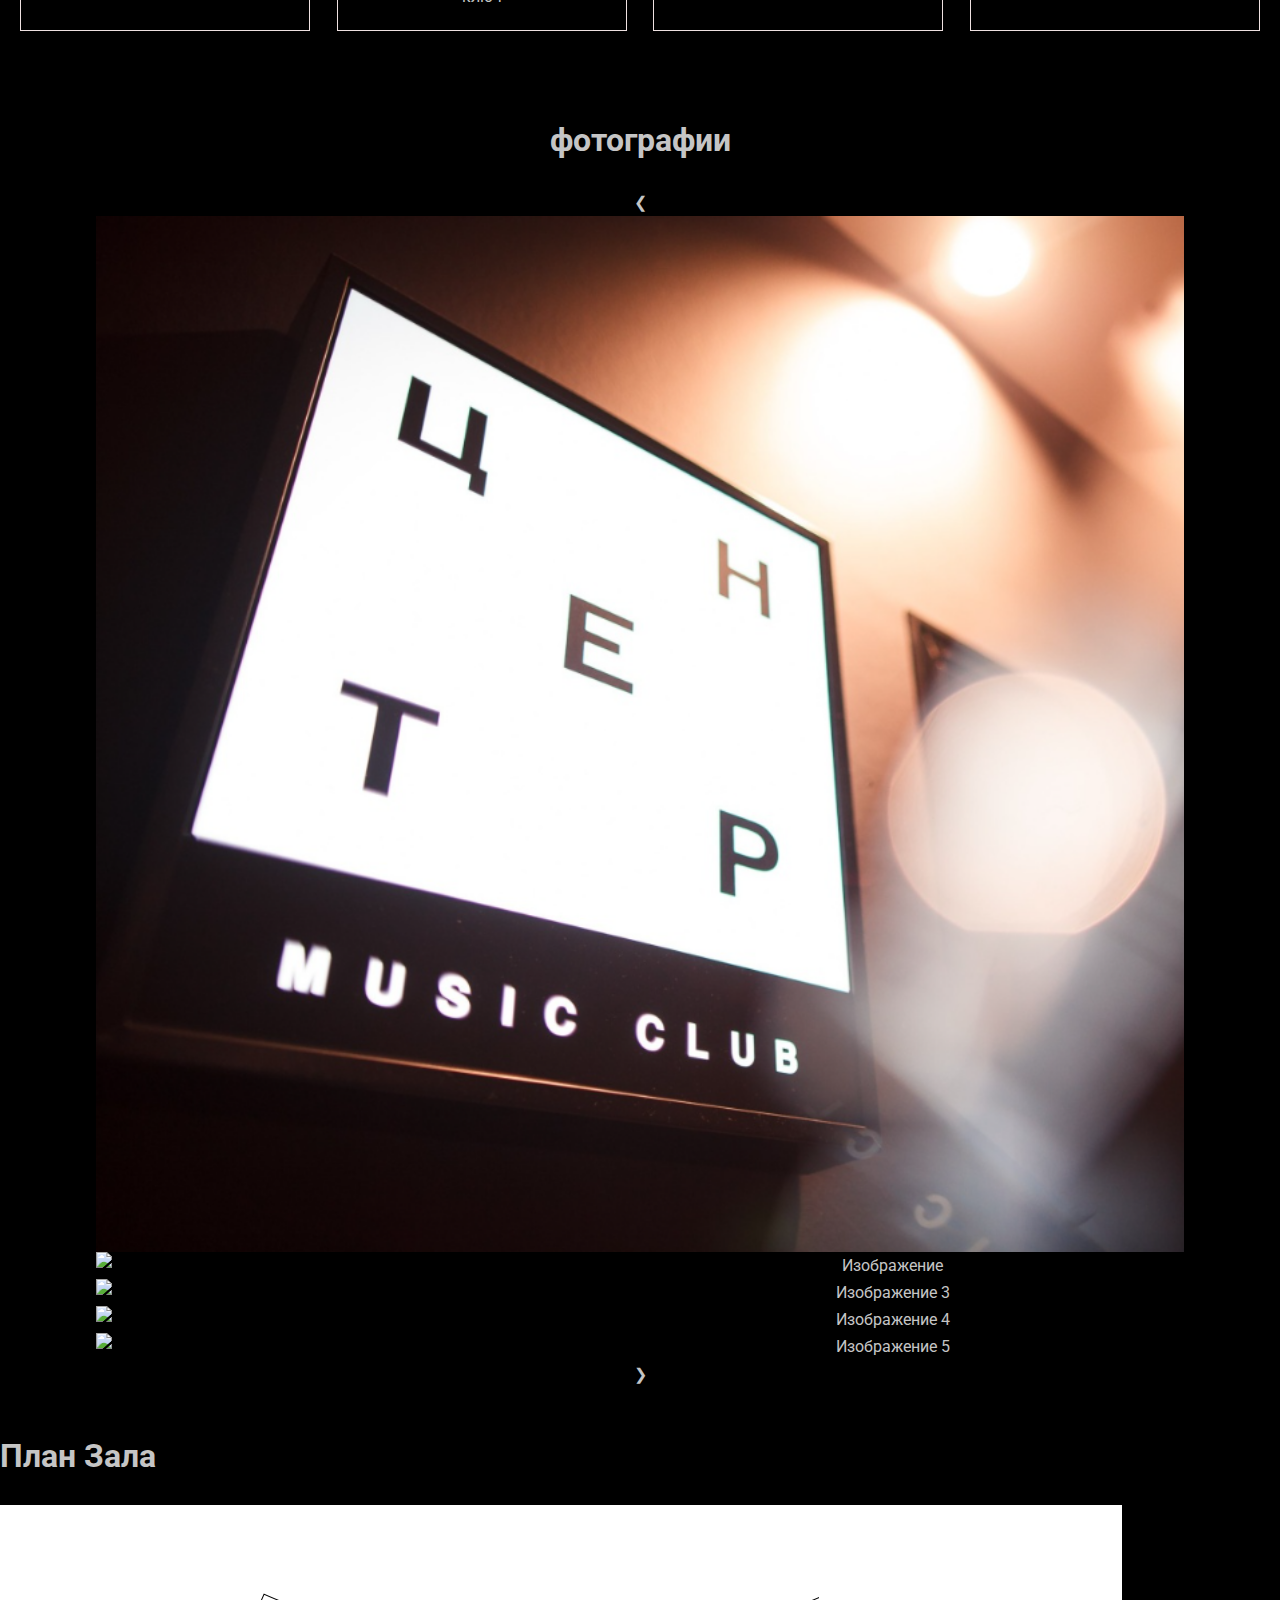
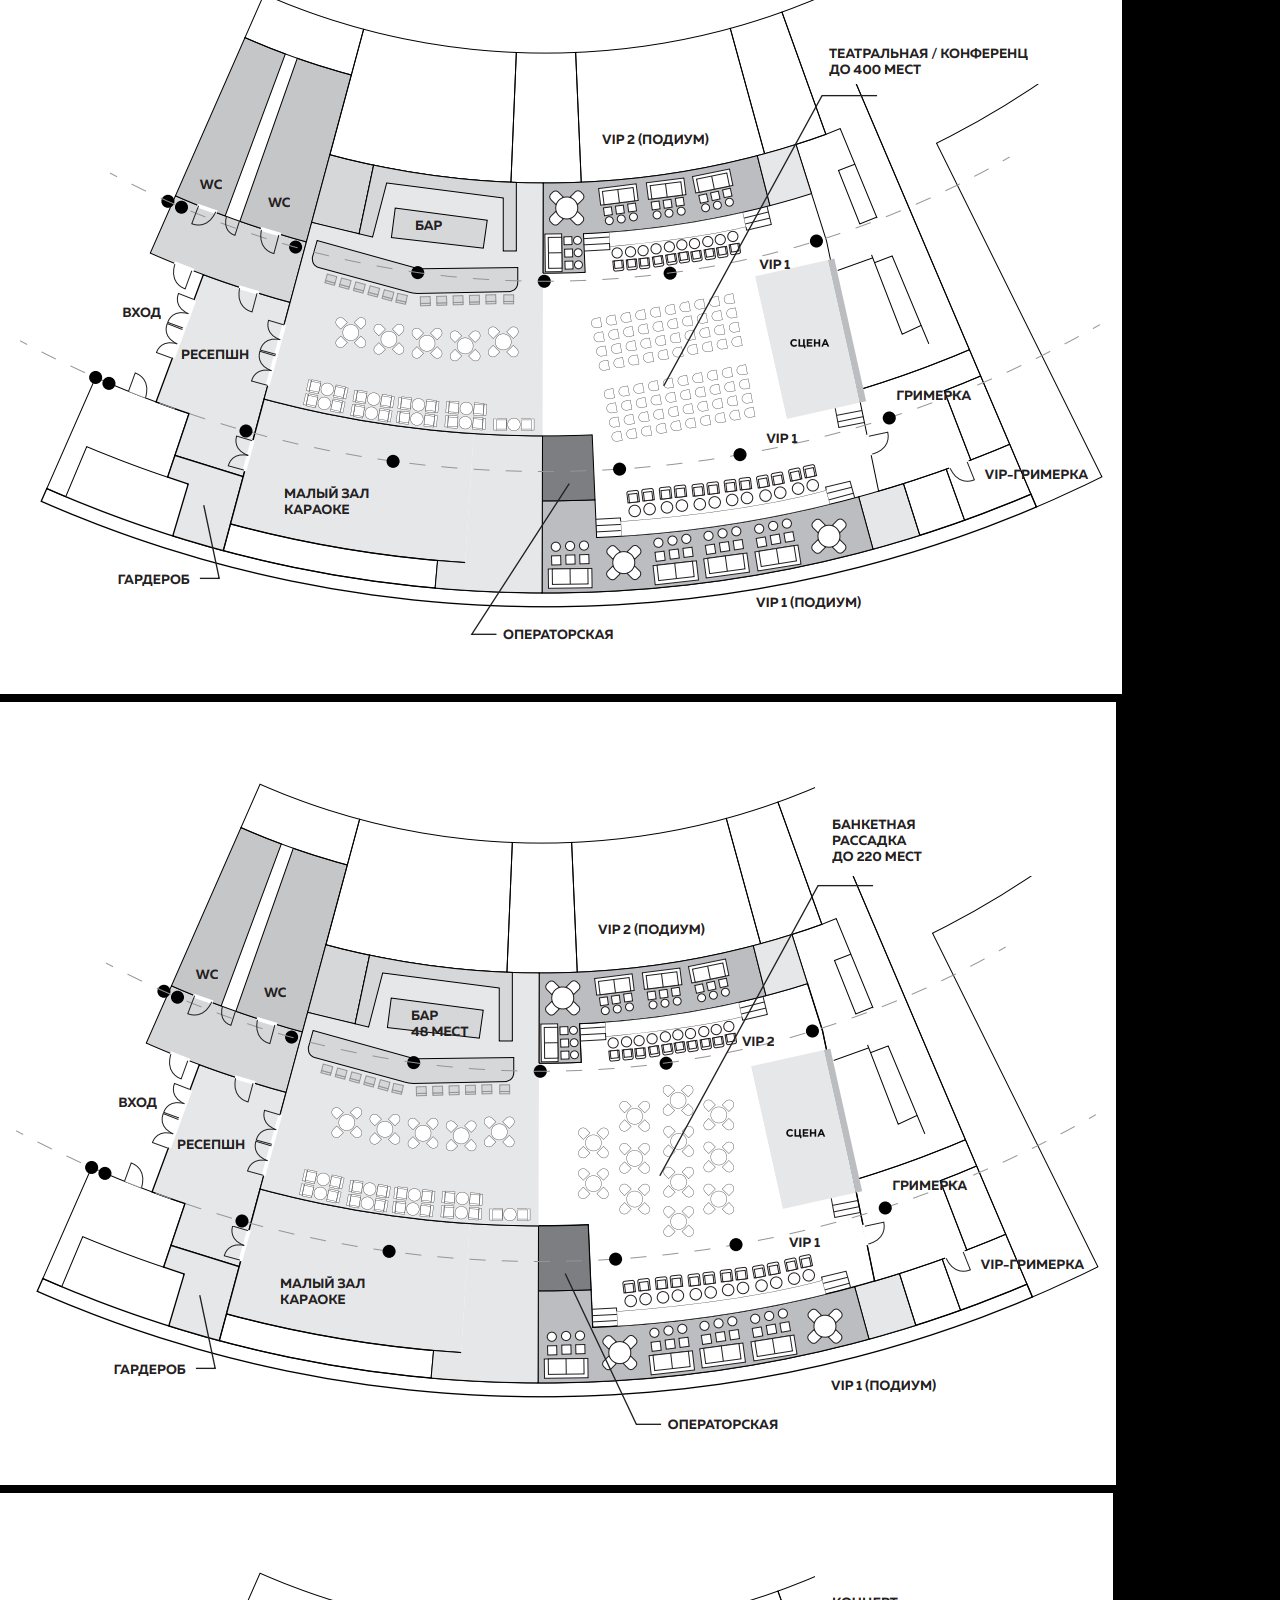
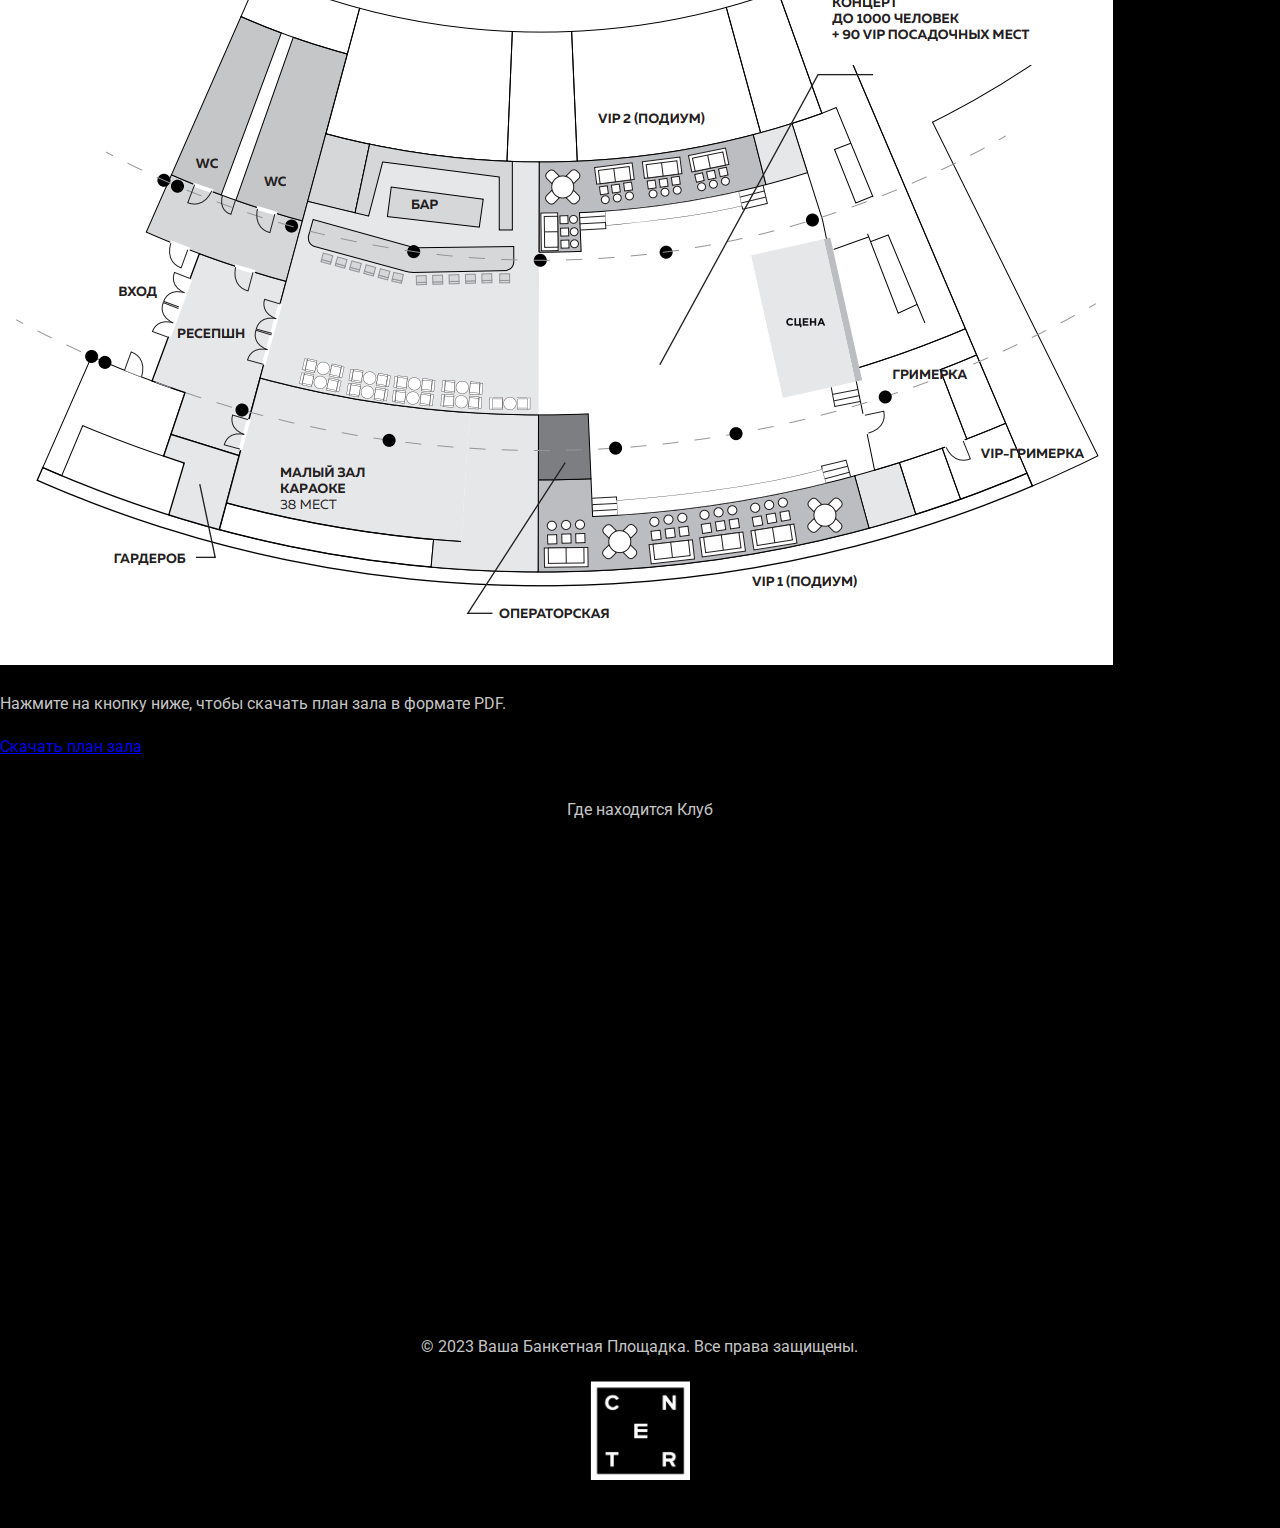
==== commit 08ed2dc9: "Add files via upload" ====
--- a/index.html
+++ b/index.html
@@ -10,36 +10,46 @@
     <link rel="preconnect" href="https://fonts.gstatic.com" crossorigin>
     <link href="https://fonts.googleapis.com/css2?family=Roboto:wght@400;700&display=swap" rel="stylesheet">
 </head>
-<body>
-    <header>
-        <div class="container">
-                <div class="logo-and-title">
-                    <img src="фотки\Снимок экрана 2025-02-26 005507.png" alt="Логотип Клуба" class="logo"width="100" height="100">
-                    <span class="club-name">CENTER CLUB</span>
-                  </div>
-            
-            <nav> 
-                <ul>
-                    <li><a href="index.html">О нас</a></li>
-                    <li><a href="afeha.html">Афиша</a></li>
-                    <li><a href="arenda.html">Аренда</a></li>
-                    <li><a href="arxih.html">Архив</a></li>
-                    <li><a href="contact.html">Забронировать</a></li>
-                </ul>
-            </nav>
-        </div>
-    
-    </header>
-
+
+<header>
+    <div class="logo">
+      <img src="фотки\Снимок экрана 2025-02-26 005507.png" alt="Логотип">
+    </div>
+    <button class="menu-toggle">
+      <span></span>
+      <span></span>
+      <span></span>
+    </button>
+    <nav class="main-nav">
+    <ul>
+      <li><a href="index.html">О нас</a></li>
+          <li><a href="afeha.html">Афиша</a></li>
+          <li><a href="arenda.html">Аренда</a></li>
+          <li><a href="arxih.html">Архив</a></li>
+          <li><a href="contact.html">Забронировать</a></li>
+    </ul>
+  </nav>
+</header>
+
+    
+      
+       
+      
+    
     <section id="hero">
         <div class="container">
             <h2>Идеальное место для вашего торжества!</h2>
             <p>Создайте незабываемый праздник в уютной и стильной обстановке.</p>
             <a href="contact.html" class="button">Забронировать</a>
-        </div>
-    </section>
+
+            </div> 
+</section>
+       
+       
+    
     <section id="about">
-        <div class="container">
+        <div class="container"> 
+          <head>
             <h2>О нас</h2>
     <div class="image-container">
         <img src="фотки\Снимок экрана 2025-02-19 174258.png" alt="Фото интерьера площадки"width="100" height="100">
@@ -54,146 +64,136 @@
         </div>
       </div>
     </section>
-      <section id="services">
-        <div class="container">
-          <h2>ПАРАМЕТРЫ ПЛОЩАДКИ</h2>
-          
-      <div class="columns-container">
-        <div class="column">
-            <div class="row"><h2>1000</h2></div>
-          <div class="row"> масимальное количество гостей единовременно</div>
-          <div class="row"><h2>700 кв.м.</h2></div>
-          <div class="row"> общая площадь</div>
-          <div class="row"><h2>3</h2></div>
-          <div class="row"> фунцкиональных зала, объединенных общей входной группой</div>
-        </div>
-        <div class="column">
-            <div class="row"><h2>80</h2></div> 
-          <div class="row">человек — вместимость VIP-зон на подиумах вокруг сцены</div>
-          <div class="row"><h2>КАРАОКЕ</h2></div>
-          <div class="row"> профессиональная система Evolution Pro 2</div>
-          <div class="row"><h2>ГРИМЁРНЫЕ</h2> </div>
-          <div class="row">гримерные комнаты с отдельным выходом в подземный паркинг, туалетной комнатой, дверью, запирающейся на манитный ключ</div>
-        </div>
-        <div class="column">
-            <div class="row"><h2>СЦЕНА</h2></div>
-          <div class="row">профессиональный концертно–сценический свет и звук</div>
-          <div class="row"><h2>ТЕХЗОНА</h2></div>
-          <div class="row"> отдельная зона для звукорежиссера, светотехника, VJ</div>
-          <div class="row"><h2>2 ГАРДЕРОБА</h2></div>
-          <div class="row"> ёмкостью 1000 мест</div>
-        </div>
-
-        <div class="column">
-          <div class="row"></div>
-          <div class="row"><h2>FREE WIFI</h2></div>
-          <div class="row"></div>
-        </div>
-      </section>
+    </head>
+    <head>
+      <title>Центрирование слова (Flexbox, Изолированные стили)</title>
+      <style>
+        /* Стили для контейнера столбцов */
+        .column-container {
+          display: flex;
+          flex-wrap: wrap;
+          justify-content: space-between;
+          padding: 20px;
+        }
+    
+        /* Стили для самих столбцов */
+        .column-container .column {
+          width: calc(25% - 20px); /* 4 столбца */
+          background-color: #000000;
+          margin-bottom: 20px;
+          min-height: 100px;   /* Минимальная высота */
+          padding: 20px;
+          box-sizing: border-box; /* Важно для ширины */
+          display: flex;          /* Flexbox для центрирования */
+          justify-content: center; /* Горизонталь */
+          align-items: center;   /* Вертикаль */
+        }
+    
+        /* Адаптивность (медиа-запросы) */
+        @media (max-width: 768px) {
+          .column-container .column { width: calc(50% - 20px); } /* 2 столбца */
+        }
+    
+        @media (max-width: 480px) {
+          .column-container .column { width: 100%; } /* 1 столбец */
+        }
+      </style>
+    </head>
+    <body>
+      <div class="column-container">
+        <div class="column"><div class="row"><h2>1000</h2></div>
+        <div class="row"> масимальное количество гостей единовременно</div>
+        <div class="row"><h2>700 кв.м.</h2></div>
+        <div class="row"> общая площадь</div>
+        <div class="row"><h2>3</h2></div>
+        <div class="row"> фунцкиональных зала, объединенных общей входной группой</div>
+    </div>
+        <div class="column"><div class="row"><h2>80</h2></div> 
+        <div class="row">человек — вместимость VIP-зон на подиумах вокруг сцены</div>
+        <div class="row"><h2>КАРАОКЕ</h2></div>
+        <div class="row"> профессиональная система Evolution Pro 2</div>
+        <div class="row"><h2>ГРИМЁРНЫЕ</h2> </div>
+        <div class="row">гримерные комнаты с отдельным выходом в подземный паркинг, туалетной комнатой, дверью, запирающейся на манитный ключ</div>
+    </div>
+        <div class="column"><div class="row"><h2>СЦЕНА</h2></div>
+        <div class="row">профессиональный концертно–сценический свет и звук</div>
+        <div class="row"><h2>ТЕХЗОНА</h2></div>
+        <div class="row"> отдельная зона для звукорежиссера, светотехника, VJ</div>
+        <div class="row"><h2>2 ГАРДЕРОБА</h2></div>
+        <div class="row"> ёмкостью 1000 мест</div>
+    </div>
+        <div class="column"><h2>FREE WIFI</h2></div>
+      </div>
+      </div>
+    
+     
+    </body>
+   
       
         <section id="sova-day">
             <div class="container">
-                <h2>фотографии</h2> 
-          
-          
-          <div class="sova-container">
+                 <h1 class="main-title">фотографии</h1>
+        
+           <body>
+           
+             <div class="slider-container">
+               <div class="arrows-container">
+                 <div class="arrow" onclick="prevImage()">&#10094;</div>
+                 <div class="image-container">
+                   <img src="фотки\Снимок экрана 2025-02-26 204540.png" alt="Изображение 1" id="img1" class="active">
+                   <img src="https://arispro.ru/images/detailed/12/aris_centr_14.jpg" alt="Изображение" alt="Изображение 2" id="img2">
+                   <img src="https://static.tildacdn.com/tild6464-6135-4462-b836-656135636233/06_03_2020_CENTR__65.jpg" alt="Изображение 3" id="img3">
+                   <img src="https://ucare.timepad.ru/f9c5fad3-2d31-4510-a3fd-3020d84dae35/-/preview/" alt="Изображение 4" id="img4">
+                   <img src="https://i.wfolio.com/x/Sjpgrm2v20FR6Cth5viRkzL_0dyRc0yk/9ZAr53SKb35Qfl1d5e6G5AqIciSqSaBm/2WCvUIqnhgD1PfUUqXZFQXE-lzz79WUI/zTJ-tXEGr-U49Gce-DYnJw4JJ7s17Xq9.jpg" alt="Изображение 5" id="img5">
+                 </div>
+                 <div class="arrow" onclick="nextImage()">&#10095;</div>
+               </div>
+             </div>
+           
+             <script>
+               let currentImage = 1;
+           
+               function showImage(index) {
+                 for (let i = 1; i <= 5; i++) {
+                   document.getElementById("img" + i).classList.remove("active");
+                 }
+                 document.getElementById("img" + index).classList.add("active");
+               }
+           
+               function nextImage() {
+                 currentImage++;
+                 if (currentImage > 5) { currentImage = 1; }
+                 showImage(currentImage);
+               }
+           
+               function prevImage() {
+                 currentImage--;
+                 if (currentImage < 1) { currentImage = 5; }
+                 showImage(currentImage);
+               }
+           
+               showImage(currentImage);
+             </script>
+           
+           </body>
+          </div>
+      
+        <section id="план">
+          <body>
+            <h1 class="main-title">План Зала </h1>
   
-              <input type="radio" id="slide1" name="slider" checked>
-              <input type="radio" id="slide2" name="slider">
-              <input type="radio" id="slide3" name="slider">
-              <input type="radio" id="slide4" name="slider">
-              <input type="radio" id="slide5" name="slider">
-  
-              <div class="sova-images">
-                  <div class="slide">
-                      <img src="фотки\Снимок экрана 2025-02-26 204540.png" alt="Сова 1">
-                      <div class="fact-text">
-                      <p><strong></strong> .</p>
-                      </div>
-                  </div>
-                  <div class="slide">
-                      <img src="https://ucare.timepad.ru/f9c5fad3-2d31-4510-a3fd-3020d84dae35/-/preview/" alt="Сова 2">
-                      <div class="fact-text">
-                      <p><strong></strong> </p>
-                      </div>
-                  </div>
-                  <div class="slide">
-                      <img src="https://arispro.ru/images/detailed/12/aris_centr_14.jpg" alt="Сова 3">
-                      <div class="fact-text">
-                      <p><strong></strong> .</p>
-                      </div>
-                  </div>
-                  <div class="slide">
-                      <img src="https://static.tildacdn.com/tild6464-6135-4462-b836-656135636233/06_03_2020_CENTR__65.jpg" alt="Сова 4">
-                      <div class="fact-text">
-                      <p><strong></strong> .</p>
-                      </div>
-                  </div>
-                  <div class="slide">
-                      <img src="https://i.wfolio.com/x/Sjpgrm2v20FR6Cth5viRkzL_0dyRc0yk/9ZAr53SKb35Qfl1d5e6G5AqIciSqSaBm/2WCvUIqnhgD1PfUUqXZFQXE-lzz79WUI/zTJ-tXEGr-U49Gce-DYnJw4JJ7s17Xq9.jpg" alt="Сова 5">
-                      <div class="fact-text">
-                      <p><strong></strong> </p>
-                      </div>
-                  </div>
+              <div class="hall-container">
+                <div class="hall-images">
+                  <img src="фотки\Снимок экрана 2025-02-26 003140.png" alt="Фото зала 1">
+                  <img src="фотки\Снимок экрана 2025-02-26 003207.png" alt="Фото зала 2">
+                  <img src="фотки\Снимок экрана 2025-02-26 003240.png" alt="Фото зала 3">
+                </div>
+                <p>Нажмите на кнопку ниже, чтобы скачать план зала в формате PDF.</p>
+                <a href="cc-c1504.pdf" download class="hall-button">Скачать план зала</a>
               </div>
-              <div class="controls">
-                  <label for="slide1" class="control-button"></label>
-                  <label for="slide2" class="control-button"></label>
-                  <label for="slide3" class="control-button"></label>
-                  <label for="slide4" class="control-button"></label>
-                  <label for="slide5" class="control-button"></label>
-              </div>
-          </div>
-      </section>
-      </div>
-     <section id="план">
-    <style>
- 
-    .download-button {
-        display: inline-block;
-        padding: 10px 20px;
-        background-color: #ffb516;
-        color: #fff;
-        text-decoration: none;
-        border-radius: 5px;
-        transition: background-color 0.3s ease;
-    }
-
-    .download-button:hover {
-        background-color: #000000;
-    }
-    
-    .image-gallery {
-            display: flex;
-            justify-content: center;
-            margin-bottom: 20px;
-        }
-
-        .image-gallery img {
-            width: 400px;
-            height: 300px;
-            object-fit: cover;
-            border-radius: 5px;
-            margin: 0 10px;
-            box-shadow: 0 0 5px rgba(0, 0, 0, 0.2);
-        }
-</style>
-
-
-<body>
-<div class="container">
-    <h2>План Зала Клуба</h2>
-    <div class="image-gallery">
-        <img src="фотки\Снимок экрана 2025-02-26 003140.png" alt="Фото зала 1">
-        <img src="фотки\Снимок экрана 2025-02-26 003207.png" alt="Фото зала 2">
-        <img src="фотки\Снимок экрана 2025-02-26 003240.png" alt="Фото зала 3">
-    </div>
-    <p>Нажмите на кнопку ниже, чтобы скачать план зала в формате PDF.</p>
-    <a href="https://drive.google.com/drive/folders/1sZgeqFdrO61ITdzxx_n_c-flcqhqIvL8?usp=drive_link" download="https://drive.google.com/drive/folders/1sZgeqFdrO61ITdzxx_n_c-flcqhqIvL8?usp=drive_link" class="download-button">Скачать План Зала</a>
-</div>
-</body>
-</section>      
-        
+            
+          </body>
+  </section> 
 
          
  <footer>         
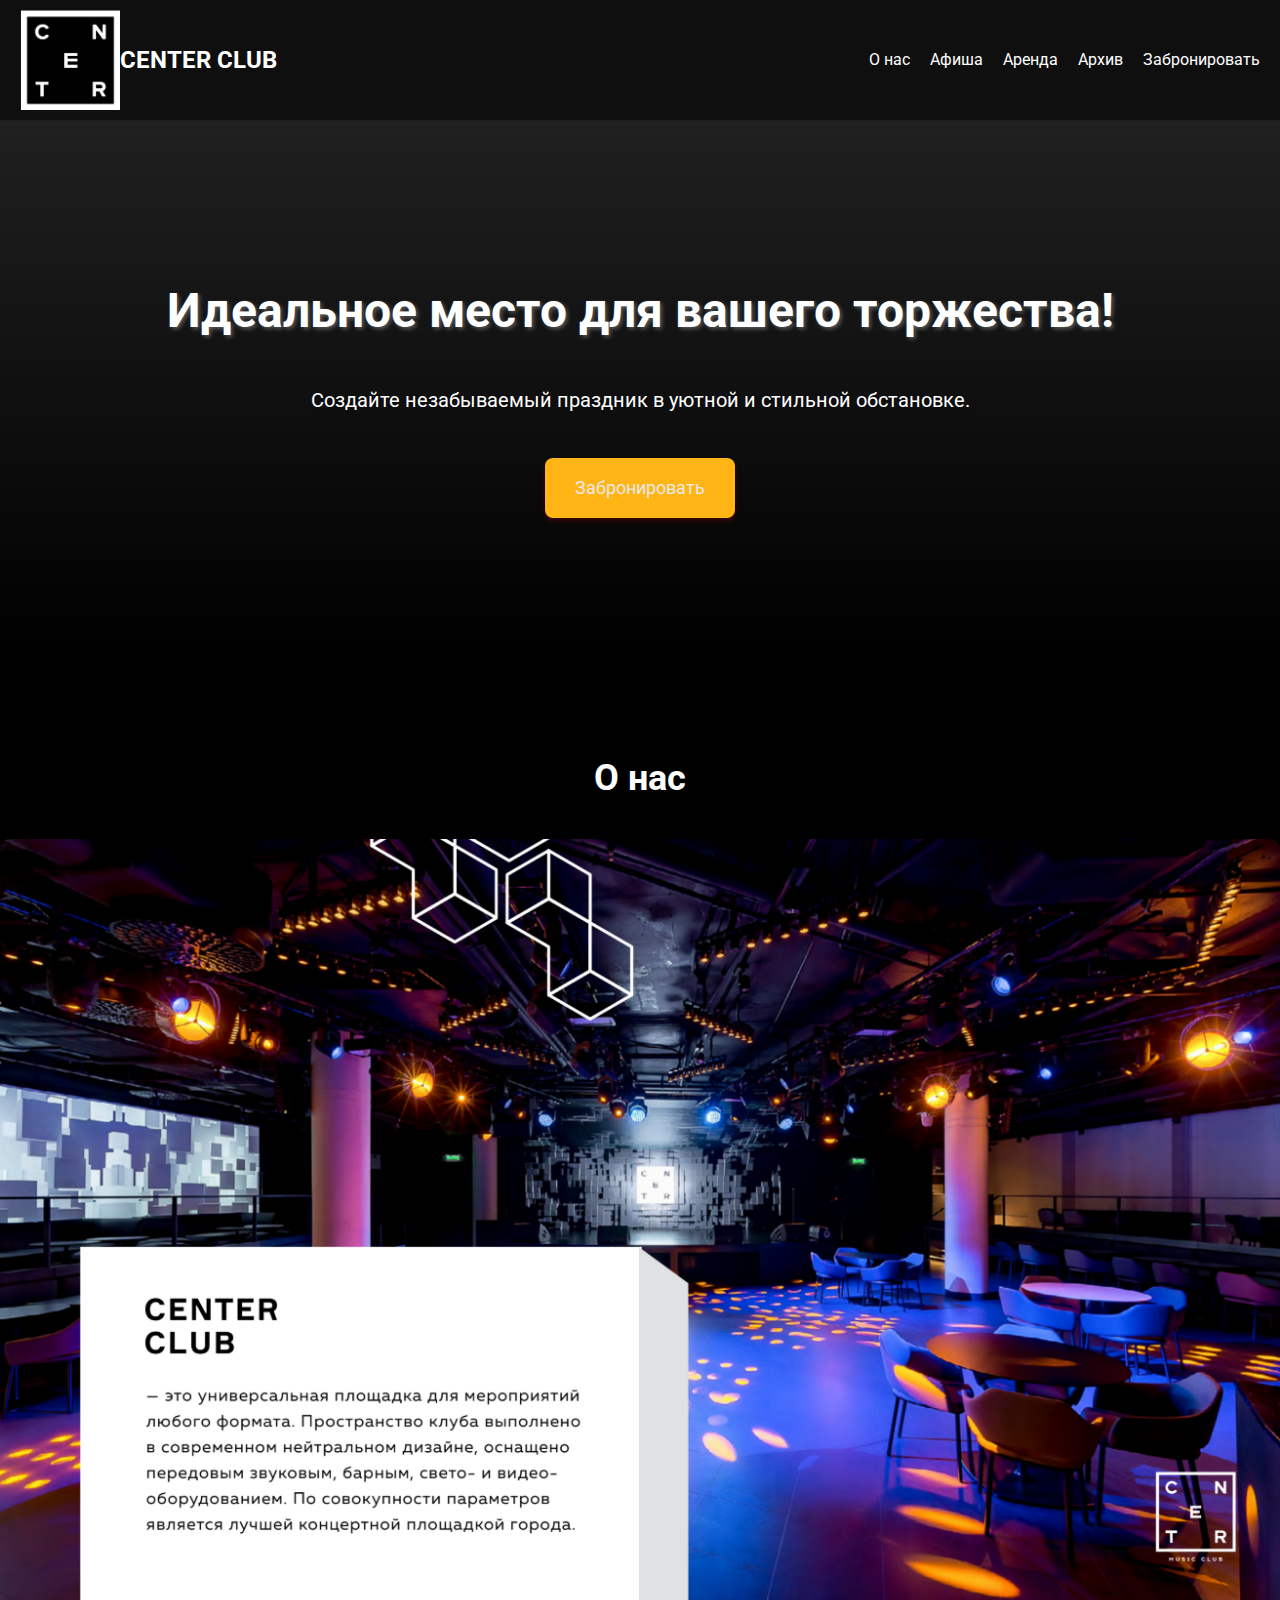
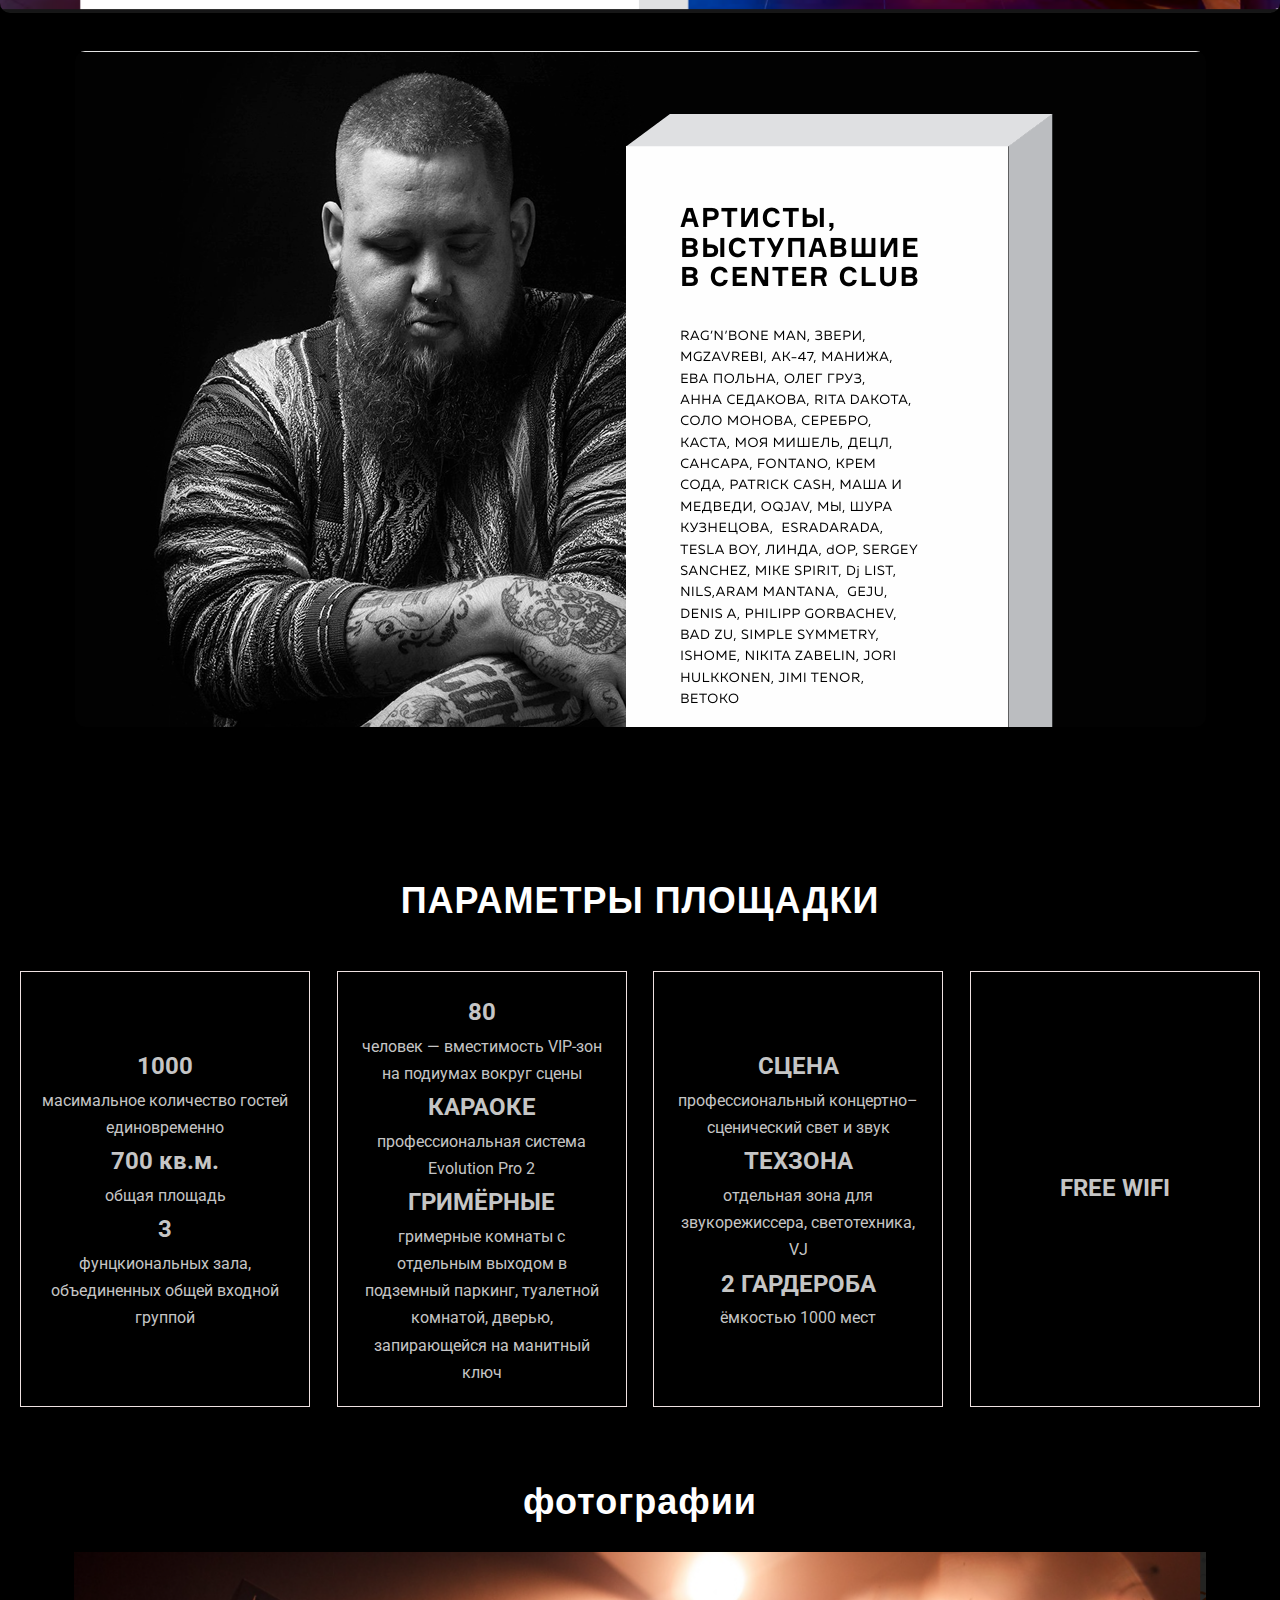
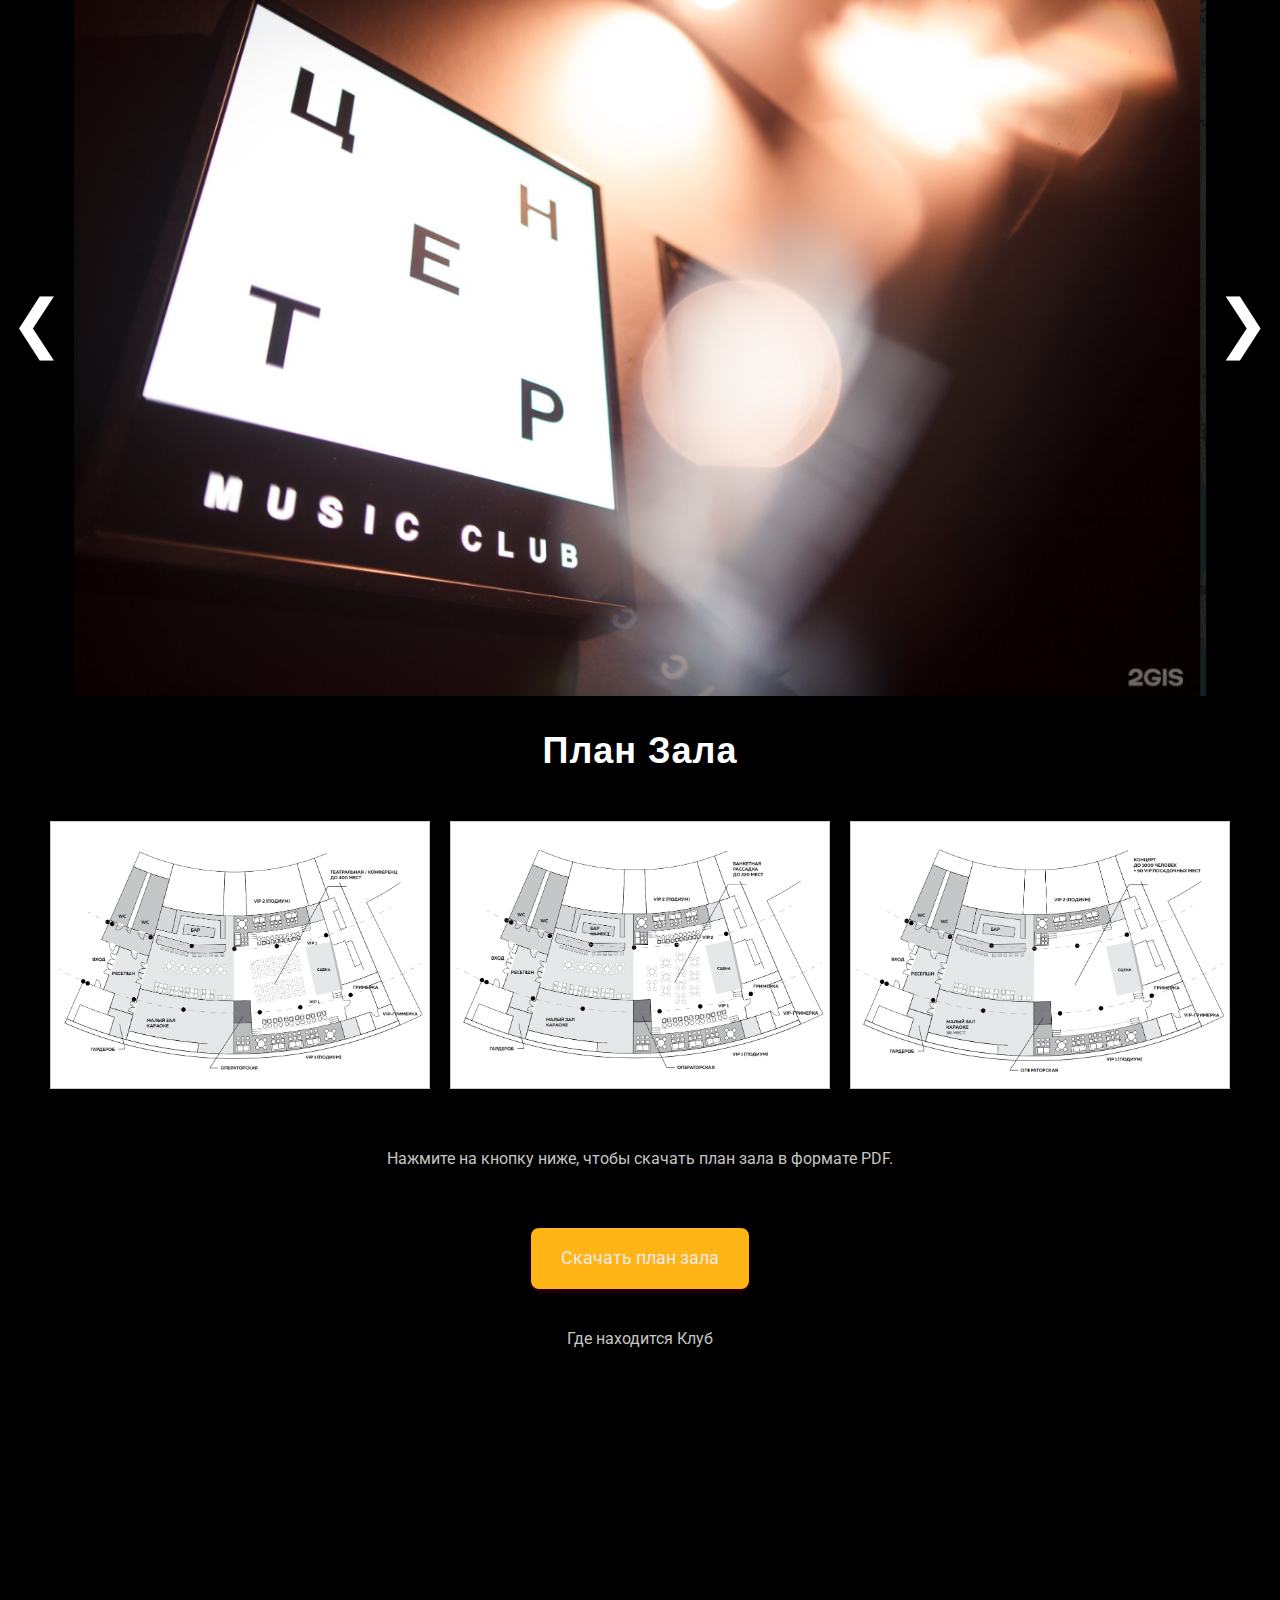
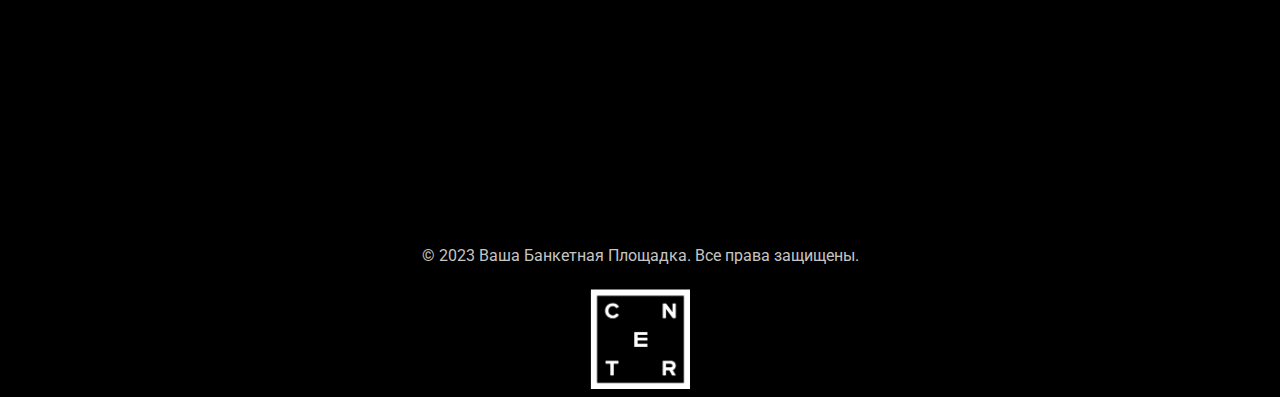
==== commit c3c2e839: "Add files via upload" ====
--- a/index.html
+++ b/index.html
@@ -6,35 +6,45 @@
     <title>Ваша Банкетная Площадка - Идеальное место для вашего торжества!</title>
     <meta name="description" content="Забронируйте идеальную банкетную площадку для свадьбы, юбилея, корпоратива и других мероприятий.">
     <link rel="stylesheet" href="style.css"> 
+    <link rel="stylesheet" href="header.cs">
     <link rel="preconnect" href="https://fonts.googleapis.com">
     <link rel="preconnect" href="https://fonts.gstatic.com" crossorigin>
     <link href="https://fonts.googleapis.com/css2?family=Roboto:wght@400;700&display=swap" rel="stylesheet">
 </head>
-
-<header>
-    <div class="logo">
-      <img src="фотки\Снимок экрана 2025-02-26 005507.png" alt="Логотип">
-    </div>
-    <button class="menu-toggle">
-      <span></span>
-      <span></span>
-      <span></span>
-    </button>
-    <nav class="main-nav">
-    <ul>
-      <li><a href="index.html">О нас</a></li>
-          <li><a href="afeha.html">Афиша</a></li>
-          <li><a href="arenda.html">Аренда</a></li>
-          <li><a href="arxih.html">Архив</a></li>
-          <li><a href="contact.html">Забронировать</a></li>
-    </ul>
-  </nav>
-</header>
-
-    
-      
-       
-      
+<body>
+    <header>
+      <div class="site-header-container">
+        <div class="logo-and-title">
+          <img src="фотки\Снимок экрана 2025-02-26 005507.png" alt="Логотип Клуба" class="logo" width="100" height="100">
+          <div class="club-title">
+            <ul>
+              <li><a href="index.html">
+                  <h2>CENTER CLUB</h2>
+                </a></li>
+            </ul>
+          </div>
+        </div>
+    
+        <input type="checkbox" id="menu-checkbox">
+        <label for="menu-checkbox" class="menu-toggle">
+          <span></span>
+          <span></span>
+          <span></span>
+        </label>
+    
+        <nav class="main-nav">
+          <ul>
+            <li><a href="index.html">О нас</a></li>
+            <li><a href="afeha.html">Афиша</a></li>
+            <li><a href="arenda.html">Аренда</a></li>
+            <li><a href="arxih.html">Архив</a></li>
+            <li><a href="contact.html">Забронировать</a></li>
+          </ul>
+        </nav>
+      </div>
+    </header>
+    
+     
     
     <section id="hero">
         <div class="container">
@@ -99,6 +109,8 @@
         }
       </style>
     </head>
+    <h1 class="main-title">ПАРАМЕТРЫ
+      ПЛОЩАДКИ</h1>
     <body>
       <div class="column-container">
         <div class="column"><div class="row"><h2>1000</h2></div>
--- a/style.css
+++ b/style.css
@@ -8,73 +8,175 @@
     line-height: 1.7;
     -webkit-font-smoothing: antialiased; /* Сглаживание шрифтов */
 }
-
-.container {
-    width: 85%; /* Немного шире контейнер */
-    margin: auto;
-    overflow: hidden;
-    padding: 20px 0;
-}
+.main-title {
+    text-align: center;
+    margin-bottom: 20px; /* Отступ между заголовком и столбцами */
+    font-size: 36px;
+   
+    color: #ffffff;
+
+  }
+
+
+
+  /* Добавим небольшую анимацию при наведении */
+  .club-title:hover {
+    color: #ffffff; /* Изменяем цвет при наведении */
+    transition: color 0.3s ease; /* Плавный переход цвета */
+  }
 
 /* Стили для шапки */
-.logo-and-title {
-    display: flex;          /* Используем flexbox для выравнивания */
-    align-items: center;    /* Выравниваем элементы по вертикали */
-  }
-  
-  .logo {
-    width: 70px;           /* Задаем ширину логотипа */
-    height: auto;          /*  Сохраняем пропорции */
-    margin-right: 15px;    /* Добавляем небольшой отступ справа от логотипа */
-  }
-  
-  .club-name {
-    font-size: 20px;       /* Задаем размер шрифта для названия */
-    font-weight: bold;     /* Делаем название жирным (опционально) */
-    color: #ffffff;           /* Задаем цвет текста (опционально) */
-  }
+
+   /* Общие стили */
 header {
-    background: #000000; /* черный фон */
-    color: #d10000;
-    padding: 20px 0;
-    border-bottom: 1px solid #ffffff; /* Тонкая линия */
-    box-shadow: 0 2px 5px rgba(255, 254, 254, 0.05); /* Легкая тень */
-    position: sticky; /* Фиксированная шапка */
-    top: 0;
-    z-index: 100; /* Чтобы перекрывала контент при прокрутке */
-}
-
-header .container {
-    display: flex;
-    justify-content: space-between;
-    align-items: center;
-}
-
-
-header nav ul {
-    margin: 0;
-    padding: 0;
-    list-style: none;
-    display: flex; /* В строку элементы меню */
-}
-
-header nav li {
-    margin-left: 40px; /* Больше отступ между пунктами */
-}
-
-header nav a {
-    color: #ffffff;
-    text-decoration: none;
-    font-size: 17px;
-    font-weight: 500;
-    transition: color 0.3s ease; /* Плавный переход цвета */
-}
-
-header nav a:hover {
-    color: #555555; /* Яркий цвет при наведении */
-}
-
+  background-color: #0f0f0f;
+  padding: 10px 20px;
+  color: #ffffff;
+  }
+  
+  .site-header-container {
+  display: flex;
+  justify-content: space-between; /* Распределяем элементы по краям */
+  align-items: center; /* Выравниваем элементы по вертикали */
+  width: 100%;
+  }
+  
+  .logo-and-title {
+  display: flex;
+  align-items: center;
+  }
+  
+  .logo img {
+  max-height: 50px;
+  height: auto;
+  width: auto;
+  margin-right: 10px;
+  display: block;
+  }
+  
+  .club-title {
+  margin: 0;
+  }
+  
+  .club-title ul {
+  list-style: none;
+  padding: 0;
+  margin: 0;
+  }
+  
+  .club-title li {
+  margin: 0;
+  }
+  
+  .club-title a {
+  text-decoration: none;
+  color: inherit;
+  }
+  
+  h2 {
+  font-size: 24px;
+  margin: 0;
+  }
+  
+  /* Стили для кнопки "гамбургер-меню" */
+  .menu-toggle {
+  background: none;
+  border: none;
+  cursor: pointer;
+  padding: 0;
+  display: none; /* Скрываем кнопку на больших экранах */
+  z-index: 10;  /*  Убеждаемся, что кнопка находится поверх других элементов */
+  }
+  
+  .menu-toggle span {
+  display: block;
+  width: 25px;
+  height: 3px;
+  background-color: #ffffff;
+  margin: 5px auto;
+  transition: all 0.3s ease-in-out;
+  }
+  
+  /* Стили для навигации */
+  .main-nav ul {
+  list-style: none;
+  margin: 0;
+  padding: 0;
+  display: flex;
+  }
+  
+  .main-nav li {
+  margin-left: 20px;
+  }
+  
+  .main-nav a {
+  color: inherit;
+  text-decoration: none;
+  }
+  
+  /* Скрываем чекбокс */
+  #menu-checkbox {
+  display: none;
+  }
+  
+  /* Медиа-запрос для мобильных устройств */
+  @media (max-width: 768px) {
+    .site-header-container {
+  flex-direction: column; /* Элементы в колонку */
+  align-items: flex-start; /*  выравниваем по левому краю */
+  }
+  
+  .logo-and-title {
+  width: 100%;
+  display: flex;
+  justify-content: space-between; /*  Логотип и заголовок по краям */
+  align-items: center;
+  margin-bottom: 10px;
+  }
+  
+  .menu-toggle {
+  display: block;
+  position: absolute;         /*  Абсолютное позиционирование */
+  top: 10px;                  /*  Позиционируем кнопку */
+  right: 20px;
+  z-index: 10;  /* Убеждаемся, что кнопка находится поверх других элементов */
+  }
+  
+  .main-nav {
+  width: 100%;
+  display: none;
+  margin-top: 10px; /* Отступ между кнопкой и меню */
+  }
+  
+  .main-nav ul {
+  flex-direction: column;
+  align-items: flex-start;
+  }
+  
+  .main-nav li {
+  margin: 10px 0;
+  }
+  
+  /* Отображаем навигацию, когда чекбокс отмечен */
+  #menu-checkbox:checked ~ .main-nav {
+  display: block;
+  }
+  
+  /* Стили для кнопки "гамбургер-меню" в активном состоянии */
+  #menu-checkbox:checked + .menu-toggle span:nth-child(1) {
+  transform: translateY(8px) rotate(45deg);
+  }
+  
+  #menu-checkbox:checked + .menu-toggle span:nth-child(2) {
+  opacity: 0;
+  }
+  
+  #menu-checkbox:checked + .menu-toggle span:nth-child(3) {
+  transform: translateY(-8px) rotate(-45deg);
+  }
+  }
 /* Стили для секции Hero */
+
 #hero {
     background-image: linear-gradient(rgba(102, 100, 100, 0.4), rgba(0, 0, 0, 0.4)), url('C:\Users\osaul\Videos\OneDrive\Изображения\Снимки экрана\Снимок экрана 2025-02-18 183048.png'); /* Замените на свою картинку */
     background-size: cover;
@@ -174,11 +276,14 @@
     width: 80%;
     box-sizing: border-box; /* Чтобы padding не увеличивал ширину */
   }
+
+
+  
 #about {
     padding: 80px 0;
     text-align: center;
-}
-
+
+}
 #about h2 {
     font-size: 36px;
     margin-bottom: 30px;
@@ -216,82 +321,79 @@
     border: 1px solid #eee1e1;
     box-sizing: border-box;
   }
-  
+   
   /*22222222222*/
   
-    #sova-day{
-  .sova-container {
-    position: relative;
-    overflow: hidden;
-    margin: 2rem auto;
-    max-width: 1500px;
-}
-.container {
-    text-align: center;
-  }
-.sova-images {
-    position: relative;
-    width: 2000px;
-    height: 800px;
-}
-
-.slide {
-    position: absolute;
-    top: 0;
-    left: 0;
-    width: 100%;
-    height: 100%;
-    opacity: 0;
-    transition: opacity 0.5s ease-in-out;
-    text-align: center;
-}
-
-.slide img {
-    width: 100%;
-    height: 100%;
-    object-fit: cover;
-    border-radius: 15px;
-    box-shadow: 0 4px 15px rgba(0,0,0,0.2);
-}
-
-.controls {
-    position: absolute;
-    bottom: 20px;
-    left: 50%;
-    transform: translateX(-50%);
-    display: flex;
-    gap: 10px;
-}
-
-.control-button {
-    display: block;
-    width: 15px;
-    height: 15px;
-    border-radius: 50%;
-    background: #fff;
-    cursor: pointer;
-    transition: background 0.3s;
-}
-
-input[type="radio"] {
-    display: none;
-}
-
-#slide1:checked ~ .sova-images .slide:nth-child(1),
-#slide2:checked ~ .sova-images .slide:nth-child(2),
-#slide3:checked ~ .sova-images .slide:nth-child(3),
-#slide4:checked ~ .sova-images .slide:nth-child(4),
-#slide5:checked ~ .sova-images .slide:nth-child(5) {
-    opacity: 1;
-}
-#slide1:checked ~ .controls .control-button:nth-child(1),
-#slide2:checked ~ .controls .control-button:nth-child(2),
-#slide3:checked ~ .controls .control-button:nth-child(3),
-#slide4:checked ~ .controls .control-button:nth-child(4),
-#slide5:checked ~ .controls .control-button:nth-child(5) {
-    background: #000000;
-}
-}
+   #sova-day{ 
+                  /* Общие стили (остаются без изменений) */
+                  .slider-container {
+                 max-width: 800px;
+                 margin: 20px auto;
+                 position: relative;
+               }
+           
+               .arrows-container {
+                 display: flex;
+                 justify-content: space-between;
+                 align-items: center;
+               }
+           
+               .image-container {
+                 display: flex;
+                 align-items: center;
+               }
+           
+               .image-container img {
+                 max-width: 100%;
+                 height: auto;
+                 display: none;
+               }
+           
+               .image-container img.active {
+                 display: block;
+               }
+           
+               .arrow {
+                 cursor: pointer;
+                 user-select: none;
+                 padding: 10px;
+               }
+           
+           
+               /* --- Стили для больших экранов (компьютеров) --- */
+               @media (min-width: 769px) {
+                 .arrow {
+                   font-size: 4em; /* **Увеличен размер стрелок** */
+                   color: #ffffff;
+                 }
+           
+                 .slider-container {
+                   max-width: 1500px; /* **Значительно увеличена ширина** */
+                 }
+           
+                   .image-container img {
+                      max-height: 1500px; /* **Ограничение высоты для лучшего отображения, если нужно** */
+                   }
+           
+               }
+           
+           
+               /* --- Стили для маленьких экранов (телефонов) (остаются без изменений) --- */
+               @media (max-width: 768px) {
+                 .slider-container {
+                   max-width: 95%;
+                 }
+           
+                 .arrow {
+                   font-size: 1.5em;
+                 }
+           
+               }
+           }
+           
+           
+            
+             
  /* 222222222*/
   
   .row {
@@ -331,58 +433,35 @@
 }
 
 /* Стили для секции "Услуги" */
-#services {
-    padding: 80px 0;
-    background-color: #000000;
-    
-    
-
-#services h2 {
-    font-size: 36px;
-    margin-bottom: 50px;
-    text-align: center;
-    color: #ffffff;
-}
-.container {
-        text-align: center;
-    }
-.services-grid {
-    display: grid;
-    grid-template-columns: repeat(auto-fit, minmax(350px, 1fr));
-    gap: 30px;
-    padding: 0 20px;
-}
-
-.service {
-    text-align: center;
-    padding: 40px;
-    background-color: #000000;
-    border-radius: 10px;
-    box-shadow: 0 5px 10px rgba(0, 0, 0, 0.1);
-    transition: transform 0.3s ease;
-}
-
-.service:hover {
-    transform: translateY(-5px); /* Поднятие при наведении */
-}
-
-.service img {
-    width: 100px;
-    margin-bottom: 20px;
-}
-
-.service h3 {
-    font-size: 22px;
-    margin-bottom: 15px;
-    color: #ffffff;
-}
-
-.service p {
-    font-size: 16px;
-    line-height: 1.7;
-    color: #666;
-}
-}
+#services{
+          .container {
+            display: grid;
+            grid-template-columns: repeat(4, 1fr);
+            gap: 20px;
+            padding: 20px;
+          }
+      
+          .column {
+            background-color: #eee;
+            padding: 20px;
+            text-align: center; /* Центрирование текста по горизонтали */
+            place-items: center; /* Центрирование по вертикали и горизонтали */
+            display: grid; /* Необходимо для place-items */
+          }
+      
+          /* Медиа-запросы для адаптивности (пример) */
+          @media (max-width: 900px) {
+            .container {
+              grid-template-columns: repeat(2, 1fr);
+            }
+          }
+      
+          @media (max-width: 600px) {
+            .container {
+              grid-template-columns: 1fr;
+            }
+          }
+          }
 #план
 {
     .container {
@@ -489,48 +568,158 @@
     }
 }
 
-#g12g
-{
-h1 {
-    text-align: center;
-    color: #ffffff;
-    font-size: 36px;
-}
-
-label {
-    display: block;
-    margin-bottom: 10px;
-    color: #ffffff;
-}
-
-input[type="text"],
-input[type="email"],
-input[type="date"],
-textarea {
-    width: 100%;
-    padding: 8px;
-    margin-bottom: 15px;
-    border: 1px solid #fdfdfd;
-    border-radius: 4px;
-    box-sizing: border-box; /* Важно для правильной ширины */
-}
-.container {
-text-align: center;   
-}
-button {
-    background-color: #ffb516;
-color: #e9e9e9;
-padding: 15px 30px;
-text-decoration: none;
-font-size: 16px;
-border-radius: 8px; /* Более скругленные углы */
-margin-top: 20px;
-display: inline-block;
-transition: background-color 0.3s ease;
-box-shadow: 0 3px 5px rgba(255, 0, 0, 0.2); /* Тень для кнопки */
-}
-
-button:hover {
-    background-color: #292929;
-}
-}+
+#план {
+font: 0
+}
+    /* Общие стили для контейнера и отступов */
+    .hall-container {
+      display: flex;
+      flex-direction: column;
+      align-items: center;
+      padding: 20px;
+    }
+
+    /* Стили для контейнера с изображениями */
+    .hall-images {
+      display: flex;
+      flex-wrap: wrap;
+      justify-content: space-around;
+      margin-bottom: 20px;
+    }
+
+    /* Стили для изображений */
+    .hall-images img {
+      width: calc(33.33% - 20px);
+      max-width: 400px;
+      height: auto;
+      margin-bottom: 20px;
+      border: 1px solid #ccc;
+      box-sizing: border-box;
+    }
+
+    /* Стили для кнопки скачивания */
+    .hall-button {
+        background-color: #ffb516;
+        color: #e9e9e9;
+        padding: 15px 30px;
+        text-decoration: none;
+        font-size: 18px;
+        border-radius: 8px; /* Более скругленные углы */
+        margin-top: 40px;
+        display: inline-block;
+        transition: background-color 0.3s ease;
+        box-shadow: 0 3px 5px rgba(255, 0, 0, 0.2); /* Тень для кнопки */
+    }
+    
+    #hero .button:hover {
+        background-color: #000000;
+    }
+    
+
+    /* Адаптивность для мобильных устройств */
+    @media (max-width: 740px) {
+      .hall-images img {
+        width: calc(100% - 20px); /* Во всю ширину экрана */
+      }
+    }
+
+
+ 
+    #g12g { /* Секция бронирования */
+      background-color: #333; /* Более темный фон */
+      padding: 40px; /* Больше отступов */
+      border-radius: 15px; /* Закругленные углы */
+      box-shadow: 0 5px 15px rgba(0, 0, 0, 0.5); /* Более выраженная тень */
+      margin: 20px auto; /* Центрирование секции */
+      max-width: 800px; /* Ограничение ширины */
+    }
+    
+    .booking-container {
+      text-align: center;
+    }
+    
+    h1 {
+      text-align: center;
+      color: #ffb516; /* Золотой акцент */
+      font-size: 42px; /* Больше размер */
+      margin-bottom: 30px; /* Больше отступ снизу */
+      text-shadow: 2px 2px 4px rgba(0, 0, 0, 0.3); /* Тень для текста */
+      font-family: 'Arial', sans-serif; /* Более приятный шрифт */
+      letter-spacing: 1px; /* Расстояние между буквами */
+    }
+    
+    .booking-form {
+      display: flex; /* Flexbox для формы */
+      flex-direction: column; /* Элементы в колонку */
+      align-items: stretch; /* Растягиваем элементы по ширине */
+      max-width: 600px; /* Ограничение ширины формы */
+      margin: 0 auto; /* Центрирование формы */
+    }
+    
+    .form-group {
+      margin-bottom: 20px; /* Отступ между группами элементов */
+      text-align: left; /* Выравнивание текста слева */
+    }
+    
+    label {
+      display: block;
+      margin-bottom: 8px; /* Отступ подписей */
+      color: #fff; /* Белый цвет текста */
+      font-size: 18px; /* Больше размер */
+      font-weight: bold; /* Жирный шрифт */
+      font-family: 'Helvetica', sans-serif; /* Приятный шрифт */
+    }
+    
+    input[type="text"],
+    input[type="email"],
+    input[type="date"],
+    textarea {
+      width: 100%;
+      padding: 12px; /* Больше отступов */
+      margin-bottom: 0; /* Убираем отступ (уже есть у form-group) */
+      border: none; /* Убираем рамку */
+      border-radius: 8px; /* Более скругленные углы */
+      box-sizing: border-box;
+      font-size: 16px; /* Размер текста */
+      font-family: 'Verdana', sans-serif; /* Приятный шрифт */
+      background-color: #f0f0f0; /* Светло-серый фон */
+      color: #333; /* Темный цвет текста */
+      transition: box-shadow 0.3s ease; /* Анимация тени */
+    }
+    
+    input[type="text"]:focus,
+    input[type="email"]:focus,
+    input[type="date"]:focus,
+    textarea:focus {
+      outline: none; /* Убираем обводку при фокусе */
+      box-shadow: 0 0 8px rgba(255, 181, 22, 0.5); /* Золотая тень при фокусе */
+    }
+    
+    textarea {
+      resize: vertical; /* Разрешаем изменять высоту */
+      min-height: 150px; /* Минимальная высота */
+    }
+    
+    button {
+      background-color: #ffb516;
+      color: #333; /* Темный цвет текста */
+      padding: 18px 36px; /* Больше отступов */
+      text-decoration: none;
+      font-size: 20px; /* Больше размер */
+      border-radius: 10px; /* Более скругленные углы */
+      margin-top: 30px; /* Больше отступ сверху */
+      display: inline-block;
+      transition: background-color 0.3s ease, box-shadow 0.3s ease; /* Анимация тени */
+      box-shadow: 0 5px 10px rgba(0, 0, 0, 0.3); /* Более выраженная тень */
+      border: none; /* Убираем рамку */
+      font-weight: bold; /* Жирный шрифт */
+      font-family: 'Georgia', serif; /* Приятный шрифт */
+      cursor: pointer; /* Меняем курсор при наведении */
+    }
+    
+    button:hover {
+      background-color: #e09b08; /* Более темный цвет при наведении */
+      box-shadow: 0 7px 12px rgba(0, 0, 0, 0.5); /* Больше тень при наведении */
+    }
+ 
